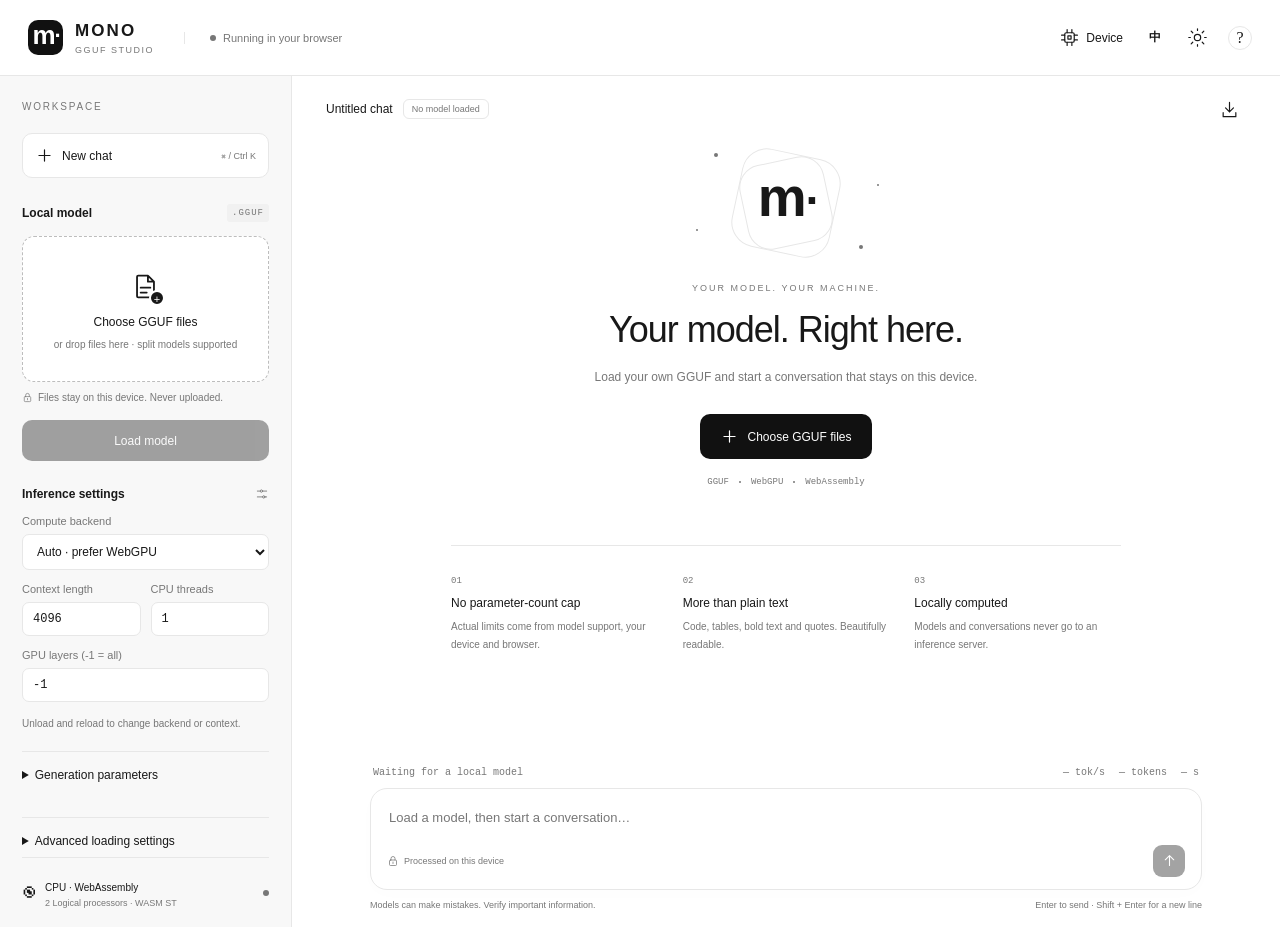
==== gguf/index.html @ 43038807 "Add MONO GGUF Studio: local WebGPU/WASM inference and bilingual monochrome UI" ====
<!doctype html>
<html lang="zh-CN" data-theme="light">
<head>
  <meta charset="utf-8">
  <meta name="viewport" content="width=device-width,initial-scale=1,viewport-fit=cover">
  <meta name="theme-color" content="#f8f8f8">
  <meta name="description" content="MONO GGUF Studio — private, browser-local GGUF inference with WebGPU and WebAssembly. 本地模型，纯前端运行。">
  <meta http-equiv="Content-Security-Policy" content="default-src 'self'; script-src 'self' 'wasm-unsafe-eval' https://cdn.jsdelivr.net; worker-src 'self' blob:; connect-src 'self' blob: https://cdn.jsdelivr.net; style-src 'self' 'unsafe-inline'; img-src 'self' data: blob:; font-src 'self'; object-src 'none'; base-uri 'self'; form-action 'none'">
  <meta name="referrer" content="no-referrer">
  <title>MONO · GGUF Studio</title>
  <link rel="icon" href="./icon.svg" type="image/svg+xml">
  <link rel="stylesheet" href="./style.css">
  <script src="./bootstrap.js" defer></script>
  <script src="./vendor/highlight.js" defer></script>
  <script type="module" src="./app.js"></script>
</head>
<body>
<svg class="symbol-library" xmlns="http://www.w3.org/2000/svg" aria-hidden="true"><defs>
 <symbol id="i-plus" viewBox="0 0 24 24"><path d="M12 5v14M5 12h14"/></symbol>
 <symbol id="i-arrow" viewBox="0 0 24 24"><path d="M12 19V5m-6 6 6-6 6 6"/></symbol>
 <symbol id="i-file" viewBox="0 0 24 24"><path d="M14 3H6a1 1 0 0 0-1 1v16a1 1 0 0 0 1 1h12a1 1 0 0 0 1-1V8zM14 3v5h5M8 13h8m-8 4h5"/></symbol>
 <symbol id="i-chip" viewBox="0 0 24 24"><rect x="6" y="6" width="12" height="12" rx="2"/><path d="M9 2v4m6-4v4M9 18v4m6-4v4M2 9h4m-4 6h4m12-6h4m-4 6h4"/><path d="M10 10h4v4h-4z"/></symbol>
 <symbol id="i-sliders" viewBox="0 0 24 24"><path d="M4 7h5m4 0h7M4 17h9m4 0h3"/><circle cx="11" cy="7" r="2"/><circle cx="15" cy="17" r="2"/></symbol>
 <symbol id="i-close" viewBox="0 0 24 24"><path d="m6 6 12 12M6 18 18 6"/></symbol>
 <symbol id="i-copy" viewBox="0 0 24 24"><rect x="8" y="8" width="12" height="12" rx="2"/><path d="M16 8V4H4v12h4"/></symbol>
 <symbol id="i-sun" viewBox="0 0 24 24"><circle cx="12" cy="12" r="4"/><path d="M12 1v2m0 18v2M1 12h2m18 0h2M4 4l2 2m12 12 2 2M4 20l2-2M18 6l2-2"/></symbol>
 <symbol id="i-download" viewBox="0 0 24 24"><path d="M12 3v12m-5-5 5 5 5-5M4 16v5h16v-5"/></symbol>
 <symbol id="i-clock" viewBox="0 0 24 24"><circle cx="12" cy="12" r="9"/><path d="M12 7v5l3 2"/></symbol>
 <symbol id="i-lock" viewBox="0 0 24 24"><rect x="5" y="10" width="14" height="11" rx="2"/><path d="M8 10V7a4 4 0 0 1 8 0v3m-4 4v3"/></symbol>
 <symbol id="i-retry" viewBox="0 0 24 24"><path d="M4 11a8 8 0 1 1 2 7M4 4v7h7"/></symbol>
 <symbol id="i-stop" viewBox="0 0 24 24"><rect x="6" y="6" width="12" height="12" rx="1"/></symbol>
</defs></svg>
<header class="topbar">
 <a class="brand" href="./" aria-label="MONO home"><span class="brand-mark">m<span>·</span></span><span>MONO<small>GGUF STUDIO</small></span></a>
 <div class="top-status"><span class="status-dot"></span><span data-i18n="browserLocal">浏览器本地运行</span></div>
 <div class="top-actions">
  <button id="hardwareBtn" class="icon-btn hardware-btn" data-title="hardware"><svg><use href="#i-chip"/></svg><span data-i18n="hardware">设备</span></button>
  <button id="languageBtn" class="text-btn" aria-label="Switch language / 切换语言">EN</button>
  <button id="themeBtn" class="icon-btn" data-title="theme"><svg><use href="#i-sun"/></svg></button>
  <button id="helpBtn" class="icon-btn help-btn" data-title="help">?</button>
 </div>
</header>
<div class="workspace">
 <aside id="sidebar" class="sidebar" aria-label="Model settings">
  <div class="sidebar-top"><span class="eyebrow" data-i18n="workspace">工作空间</span><button id="closeSidebar" class="icon-btn mobile-only" data-title="close"><svg><use href="#i-close"/></svg></button></div>
  <button id="newChatBtn" class="new-chat"><svg><use href="#i-plus"/></svg><span data-i18n="newChat">新对话</span><kbd>⌘ / Ctrl K</kbd></button>
  <div class="section-head"><h2 data-i18n="localModel">本地模型</h2><span class="mini-label">.GGUF</span></div>
  <button id="dropzone" class="dropzone"><span class="upload-icon"><svg><use href="#i-file"/></svg><span>+</span></span><strong data-i18n="chooseModel">选择 GGUF 文件</strong><span data-i18n="dropHint">或拖放文件到这里 · 支持多分片</span></button>
  <input id="modelFiles" type="file" accept=".gguf" multiple hidden>
  <div id="fileList" class="file-list" hidden></div>
  <p class="privacy-hint"><svg><use href="#i-lock"/></svg><span data-i18n="fileLocal">文件留在当前设备，不会上传</span></p>
  <div id="modelInfo" class="model-info" hidden></div>
  <div id="loadProgress" class="load-progress" hidden><progress></progress><span id="loadStage" role="status"></span></div>
  <button id="loadBtn" class="primary wide" disabled data-i18n="loadModel">加载模型</button>
  <button id="unloadBtn" class="subtle wide" hidden data-i18n="unload">卸载模型 · 释放资源</button>
  <div class="section-head"><h2 data-i18n="inference">推理设置</h2><svg><use href="#i-sliders"/></svg></div>
  <fieldset id="loadSettings">
   <label class="field"><span data-i18n="backend">计算后端</span><select id="backend"><option value="auto" data-i18n="autoGPU">自动 · 优先 WebGPU</option><option value="gpu">WebGPU</option><option value="cpu" data-i18n="cpu">CPU · WebAssembly</option></select></label>
   <div class="field-grid"><label class="field"><span data-i18n="context">上下文长度</span><input id="context" type="number" min="1" step="1" value="4096"></label><label class="field"><span data-i18n="threads">CPU 线程</span><input id="threads" type="number" min="1" step="1" value="4"></label></div>
   <label class="field"><span data-i18n="gpuLayers">GPU 层数（-1 = 全部）</span><input id="gpuLayers" type="number" min="-1" step="1" value="-1"></label>
  </fieldset>
  <p class="micro" data-i18n="reloadHint">后端和上下文更改需卸载后重新加载。</p>
  <details class="settings-details"><summary data-i18n="generation">生成参数</summary>
   <div class="field-grid"><label class="field"><span>Temperature</span><input id="temperature" type="number" min="0" step="0.05" value="0.7"></label><label class="field"><span>Top P</span><input id="topP" type="number" min="0" max="1" step="0.05" value="0.9"></label></div>
   <div class="field-grid"><label class="field"><span>Top K</span><input id="topK" type="number" min="0" step="1" value="40"></label><label class="field"><span>Min P</span><input id="minP" type="number" min="0" max="1" step="0.01" value="0.05"></label></div>
   <label class="field"><span data-i18n="maxTokens">输出 token（-1 = 直到结束）</span><input id="maxTokens" type="number" min="-1" step="1" value="2048"></label>
   <div class="field-grid"><label class="field"><span data-i18n="repeatPenalty">重复惩罚</span><input id="repeatPenalty" type="number" min="0" step="0.05" value="1.1"></label><label class="field"><span data-i18n="seed">随机种子（-1 = 随机）</span><input id="seed" type="number" min="-1" step="1" value="-1"></label></div>
   <label class="field"><span data-i18n="format">输出格式</span><select id="outputFormat"><option value="text" data-i18n="markdown">Markdown / 文本</option><option value="json_object">JSON</option></select></label>
   <label class="switch-label"><input id="thinking" type="checkbox" checked><span data-i18n="thinkingToggle">启用模型思考（模型支持时）</span></label>
   <label class="field"><span data-i18n="systemPrompt">系统提示词</span><textarea id="systemPrompt" rows="4" data-placeholder="systemPlaceholder" placeholder="设置模型的角色、语气或规则…"></textarea></label>
  </details>
  <details class="settings-details"><summary data-i18n="advanced">高级加载设置</summary>
   <fieldset id="advancedLoadSettings"><div class="field-grid"><label class="field"><span>Batch</span><input id="batch" type="number" min="1" value="512"></label><label class="field"><span>Micro batch</span><input id="microBatch" type="number" min="1" value="128"></label></div>
   <label class="field"><span data-i18n="template">聊天模板</span><select id="chatTemplate"><option value="" data-i18n="modelTemplate">使用 GGUF 内置模板</option><option value="chatml">ChatML</option><option value="llama3">Llama 3</option><option value="gemma">Gemma</option></select></label></fieldset>
   <p class="micro" data-i18n="templateHint">仅在模型缺少或无法识别内置模板时手动选择。</p>
  </details>
  <button id="historyBtn" class="sidebar-link"><svg><use href="#i-clock"/></svg><span data-i18n="history">对话记录</span><span id="historyCount" class="count">0</span></button>
  <div class="sidebar-footer"><span class="tiny-orbit">◉</span><div><b id="miniBackend">—</b><small id="miniHardware" data-i18n="detecting">正在检测设备…</small></div><span class="status-dot"></span></div>
 </aside>
 <main class="chat-area">
  <div class="chat-toolbar"><div><button id="sidebarBtn" class="icon-btn mobile-only" data-title="settings"><svg><use href="#i-sliders"/></svg></button><span id="chatTitle" data-i18n="untitled">未命名对话</span><span id="enginePill" class="pill" data-i18n="notLoaded">尚未加载</span></div><button id="exportBtn" class="icon-btn" data-title="export"><svg><use href="#i-download"/></svg></button></div>
  <div id="chatScroll" class="chat-scroll">
   <section id="welcome" class="welcome">
    <div class="hero-glyph" aria-hidden="true"><div></div><span>m<span>·</span></span><i></i><i></i><i></i><i></i></div>
    <span class="eyebrow">YOUR MODEL. YOUR MACHINE.</span>
    <h1 data-i18n="hero">让模型，留在你手边。</h1>
    <p data-i18n="heroSubtitle">载入自己的 GGUF，开始一场只属于这台设备的对话。</p>
    <button id="heroChooseBtn" class="primary"><svg><use href="#i-plus"/></svg><span data-i18n="chooseModel">选择 GGUF 文件</span></button>
    <div class="feature-line"><span>GGUF</span><i></i><span>WebGPU</span><i></i><span>WebAssembly</span></div>
    <div class="welcome-notes"><div><span>01</span><h3 data-i18n="noCap">不按参数量设限</h3><p data-i18n="noCapText">由模型支持、设备和浏览器的实际能力决定。</p></div><div><span>02</span><h3 data-i18n="richOutput">表达，不止纯文本</h3><p data-i18n="richOutputText">代码、表格、粗体、引用，清晰呈现。</p></div><div><span>03</span><h3 data-i18n="allLocal">本地计算</h3><p data-i18n="allLocalText">模型与对话不发送到推理服务器。</p></div></div>
   </section>
   <div id="messages" class="messages" role="log" aria-label="Chat messages"></div>
  </div>
  <div id="notice" class="notice" role="alert" hidden><span id="noticeText"></span><button id="dismissNotice" class="icon-btn" data-title="close"><svg><use href="#i-close"/></svg></button></div>
  <div class="composer-wrap">
   <div id="runMetrics" class="run-metrics"><span id="runState" data-i18n="waiting">等待加载本地模型</span><span id="speedMetric">— tok/s</span><span id="tokenMetric">— tokens</span><span id="timeMetric">— s</span></div>
   <form id="composer" class="composer"><textarea id="prompt" rows="1" data-placeholder="promptPlaceholder" placeholder="加载模型后，在这里开始对话…" aria-label="Message / 消息"></textarea><div class="composer-bottom"><span><svg><use href="#i-lock"/></svg><span data-i18n="localOnly">仅在此设备处理</span></span><button id="sendBtn" class="send-btn" type="submit" disabled data-title="send"><svg><use href="#i-arrow"/></svg></button><button id="stopBtn" class="send-btn" type="button" hidden data-title="stop"><svg><use href="#i-stop"/></svg></button></div></form>
   <p class="composer-foot"><span data-i18n="aiNote">模型可能出错，请核实重要信息。</span><span data-i18n="keyHint">Enter 发送 · Shift + Enter 换行</span></p>
  </div>
 </main>
</div>
<div id="sidebarShade" class="shade" hidden></div>
<dialog id="hardwareDialog" class="modal"><div class="modal-head"><div><span class="eyebrow">DEVICE / LIVE</span><h2 data-i18n="hardwareTitle">你的设备，此刻。</h2></div><button class="icon-btn" data-close data-title="close"><svg><use href="#i-close"/></svg></button></div><div class="modal-body">
 <div class="monitor-hero"><svg><use href="#i-chip"/></svg><div><span data-i18n="gpuAdapter">WebGPU 适配器</span><strong id="gpuName">—</strong><small id="gpuStatus">—</small></div></div>
 <div class="hardware-grid" id="hardwareGrid"></div>
 <div class="section-head"><h3 data-i18n="inferenceNow">本次推理</h3><span class="mini-label">LIVE</span></div><div id="inferenceGrid" class="hardware-grid"></div>
 <div class="honest-note"><strong data-i18n="visibilityTitle">浏览器能看见的，有边界。</strong><p data-i18n="visibilityText">整机 CPU / GPU 利用率、温度、功耗、剩余显存和真实可用内存无法由普通网页可靠读取。这里不会生成模拟数值。JS 堆不含完整模型、WASM 或显存；GPU 缓冲区上限也不是显存容量。</p></div>
 <details class="logs"><summary data-i18n="logs">引擎日志</summary><pre id="engineLogs"></pre><button id="copyLogs" class="subtle" data-i18n="copyLogs">复制日志</button></details>
</div></dialog>
<dialog id="historyDialog" class="modal"><div class="modal-head"><h2 data-i18n="history">对话记录</h2><button class="icon-btn" data-close data-title="close"><svg><use href="#i-close"/></svg></button></div><div class="modal-body"><label class="switch-label"><input id="saveHistory" type="checkbox" checked><span data-i18n="saveHistory">将对话保存在此浏览器</span></label><p class="micro" data-i18n="historyHint">记录保存在当前站点的浏览器存储中。模型文件不会随记录保存。</p><div id="historyList"></div><div class="row-actions"><button id="importBtn" class="subtle" data-i18n="importChat">导入 JSON 对话</button><button id="clearHistoryBtn" class="subtle" data-i18n="clearHistory">清除全部记录</button></div><input id="importFile" type="file" accept=".json" hidden></div></dialog>
<dialog id="helpDialog" class="modal"><div class="modal-head"><h2 data-i18n="helpTitle">从你的模型开始</h2><button class="icon-btn" data-close data-title="close"><svg><use href="#i-close"/></svg></button></div><div class="modal-body help-content" id="helpContent"></div></dialog>
<div id="toast" class="toast" role="status" hidden></div>
<noscript><p>请启用 JavaScript。This app requires JavaScript.</p></noscript>
</body></html>
---- gguf/style.css ----
@font-face{font-family:MonoLocal;src:local('SFMono-Regular'),local('Cascadia Code'),local('Consolas');font-display:swap}
:root{--bg:#fff;--panel:#f8f8f8;--soft:#f1f1f1;--fg:#181818;--muted:#777;--line:#e7e7e7;--strong:#111;--inverse:#fff;--shadow:0 20px 90px #0002;color-scheme:light;font-family:Inter,-apple-system,BlinkMacSystemFont,'Segoe UI','PingFang SC','Microsoft YaHei',sans-serif;font-size:14px}
:root[data-theme=dark]{--bg:#141414;--panel:#101010;--soft:#232323;--fg:#ededed;--muted:#939393;--line:#2c2c2c;--strong:#ededed;--inverse:#151515;--shadow:0 20px 90px #0008;color-scheme:dark}
*{box-sizing:border-box}html,body{margin:0;height:100%;overscroll-behavior:none}body{background:var(--bg);color:var(--fg)}button,input,select,textarea{font:inherit}button,a,input,select,textarea{-webkit-tap-highlight-color:transparent}button{cursor:pointer;color:inherit;border:0;background:none}button:disabled{opacity:.38;cursor:not-allowed}button:not(:disabled),a{transition:background .18s,opacity .18s,transform .18s}button:focus-visible,a:focus-visible,summary:focus-visible{outline:2px solid var(--fg);outline-offset:4px}input:focus,select:focus,textarea:focus{outline:1px solid var(--fg);outline-offset:0}button:hover:not(:disabled){opacity:.75}svg{width:19px;height:19px;fill:none;stroke:currentColor;stroke-width:1.5;stroke-linecap:round;stroke-linejoin:round;flex-shrink:0}.symbol-library{position:absolute;width:0;height:0;overflow:hidden}[hidden]{display:none!important}h1,h2,h3,p{margin:0}a{color:inherit}small{font-size:11px}.topbar{height:76px;padding:0 28px;border-bottom:1px solid var(--line);display:flex;align-items:center;gap:30px;position:relative;background:var(--bg);z-index:5}.brand{display:flex;align-items:center;gap:12px;text-decoration:none;font-weight:700;letter-spacing:2.1px;font-size:17px}.brand small{display:block;font-size:9px;font-weight:500;letter-spacing:1.5px;margin-top:4px;color:var(--muted)}.brand-mark{width:35px;height:35px;background:var(--strong);color:var(--inverse);border-radius:10px;display:flex;justify-content:center;align-items:center;font-size:26px;letter-spacing:-2px;padding-bottom:4px}.brand-mark span{font-size:22px;margin-left:1px}.top-status{font-size:11px;display:flex;align-items:center;gap:7px;color:var(--muted);border-left:1px solid var(--line);padding-left:25px}.status-dot{width:6px;height:6px;display:inline-block;border-radius:100%;background:var(--muted)}.top-actions{margin-left:auto;display:flex;align-items:center;gap:10px}.icon-btn{display:inline-flex;align-items:center;justify-content:center;gap:7px;min-height:34px;min-width:34px;padding:7px;border-radius:8px}.icon-btn:hover,.text-btn:hover{background:var(--soft)}.hardware-btn{font-size:12px}.text-btn{font-size:12px;font-weight:600;padding:9px;border-radius:8px}.help-btn{font:16px Georgia,serif;border:1px solid var(--line);border-radius:50%;min-width:24px;min-height:24px;width:24px;height:24px;padding:0;margin-left:4px}.workspace{height:calc(100dvh - 76px);display:grid;grid-template-columns:292px minmax(0,1fr)}.sidebar{background:var(--panel);border-right:1px solid var(--line);padding:25px 22px 0;overflow-y:auto;scrollbar-width:thin;scrollbar-color:var(--line) transparent;display:flex;flex-direction:column;gap:0}.sidebar-top{display:flex;align-items:center;justify-content:space-between;margin-bottom:21px}.eyebrow{font-size:10px;letter-spacing:1.8px;color:var(--muted);font-weight:500}.new-chat{width:100%;display:flex;align-items:center;gap:8px;border:1px solid var(--line);background:var(--bg);padding:12px;border-radius:10px;font-size:12px}.new-chat kbd{margin-left:auto;font-family:inherit;color:var(--muted);font-size:9px}.section-head{display:flex;justify-content:space-between;align-items:center;margin:26px 0 14px}.section-head h2,.section-head h3{font-size:12px;font-weight:600}.section-head>svg{width:14px;height:14px;color:var(--muted)}.mini-label{font:9px MonoLocal,monospace;letter-spacing:1px;color:var(--muted);background:var(--soft);padding:4px 5px;border-radius:3px}.dropzone{min-height:146px;border:1px dashed #bdbdbd;border-radius:12px;display:flex;align-items:center;justify-content:center;flex-direction:column;gap:10px;padding:16px 8px;background:var(--bg);width:100%}.dropzone.dragging{background:var(--soft);border-color:var(--fg);transform:scale(1.02)}.dropzone strong{font-size:12px;font-weight:500}.dropzone>span:last-child{font-size:10px;color:var(--muted)}.upload-icon{position:relative;margin:4px 0 1px}.upload-icon>svg{width:29px;height:29px}.upload-icon>span{position:absolute;bottom:-2px;right:-5px;width:16px;height:16px;line-height:14px;background:var(--fg);color:var(--bg);border-radius:50%;border:2px solid var(--bg);font-size:11px}.privacy-hint{display:flex;gap:5px;align-items:center;font-size:10px;color:var(--muted);margin:10px 0 17px}.privacy-hint svg{width:11px;height:11px}.primary{background:var(--strong);color:var(--inverse);display:inline-flex;align-items:center;justify-content:center;gap:8px;padding:12px 20px;border-radius:10px;font-weight:500;font-size:12px;min-height:41px}.wide{width:100%}.subtle{border:1px solid var(--line);border-radius:8px;background:var(--bg);padding:9px 12px;font-size:11px}.subtle.wide{margin-top:8px}.field{display:flex;flex-direction:column;gap:7px;margin-bottom:13px;min-width:0}.field>span{font-size:11px;color:var(--muted)}.field input,.field select,.field textarea{width:100%;min-width:0;border:1px solid var(--line);border-radius:7px;padding:9px 10px;background:var(--bg);color:var(--fg);font-size:12px}.field input{font-family:MonoLocal,monospace}.field textarea{resize:vertical;line-height:1.5}.field-grid{display:grid;grid-template-columns:1fr 1fr;gap:10px}fieldset{border:0;padding:0;margin:0;min-width:0}fieldset:disabled{opacity:.55}.micro{font-size:10px;line-height:1.7;color:var(--muted)}.settings-details{border-top:1px solid var(--line);margin-top:19px}.settings-details summary{font-size:12px;font-weight:500;padding:16px 0;cursor:pointer}.switch-label{display:flex;align-items:center;gap:8px;font-size:11px;line-height:1.6;margin-bottom:14px}.switch-label input{accent-color:var(--fg);width:15px;height:15px}.sidebar-link{display:flex;align-items:center;gap:9px;margin:8px 0 18px;padding:12px 0;font-size:12px}.sidebar-link svg{width:16px;height:16px}.count{margin-left:auto;font:10px MonoLocal,monospace;color:var(--muted)}.sidebar-footer{border-top:1px solid var(--line);margin-top:auto;display:flex;align-items:center;gap:10px;padding:19px 0;position:sticky;bottom:0;background:var(--panel)}.sidebar-footer small{display:block;margin-top:4px;color:var(--muted);font-size:9px}.sidebar-footer b{font-size:10px;font-weight:500}.sidebar-footer>.status-dot{margin-left:auto}.tiny-orbit{font-size:26px;font-weight:300}.chat-area{min-width:0;display:flex;flex-direction:column;height:100%;position:relative}.chat-toolbar{height:66px;padding:0 34px;display:flex;justify-content:space-between;align-items:center;flex-shrink:0}.chat-toolbar>div{display:flex;gap:10px;align-items:center;min-width:0}.chat-toolbar #chatTitle{font-size:12px;white-space:nowrap;text-overflow:ellipsis;overflow:hidden;max-width:40vw}.pill{border:1px solid var(--line);padding:4px 8px;border-radius:6px;font-size:9px;white-space:nowrap;color:var(--muted)}.chat-scroll{flex:1;min-height:0;overflow-y:auto;overflow-x:hidden;padding:0 32px;scroll-behavior:smooth}.welcome{max-width:800px;min-height:100%;margin:0 auto;text-align:center;display:flex;flex-direction:column;align-items:center;justify-content:center;padding:32px 0}.hero-glyph{width:100px;height:100px;position:relative;display:flex;align-items:center;justify-content:center;margin:0 0 30px}.hero-glyph>div{position:absolute;inset:7px;border:1px solid var(--line);border-radius:23px;transform:rotate(-12deg)}.hero-glyph:before{content:'';position:absolute;inset:0;border:1px solid var(--line);border-radius:25px;transform:rotate(12deg)}.hero-glyph>span{font-size:55px;letter-spacing:-4px;line-height:1;margin-top:-10px;font-weight:600}.hero-glyph>span>span{font-size:46px;margin-left:3px}.hero-glyph i{position:absolute;width:4px;height:4px;border-radius:50%;background:var(--muted)}.hero-glyph i:nth-of-type(1){top:0;left:-22px}.hero-glyph i:nth-of-type(2){bottom:4px;right:-27px}.hero-glyph i:nth-of-type(3){top:31px;right:-43px;width:2px;height:2px}.hero-glyph i:nth-of-type(4){bottom:22px;left:-40px;width:2px;height:2px}.welcome>.eyebrow{font-size:9px;letter-spacing:2px}.welcome h1{font-size:clamp(24px,3vw,36px);font-weight:500;letter-spacing:-1px;margin:16px 0}.welcome>p{font-size:12px;line-height:1.8;color:var(--muted);max-width:490px}.welcome>.primary{margin-top:26px;padding:13px 20px}.feature-line{display:flex;align-items:center;gap:10px;color:var(--muted);font:9px MonoLocal,monospace;margin-top:18px}.feature-line i{width:2px;height:2px;border-radius:100%;background:var(--muted)}.welcome-notes{display:grid;grid-template-columns:repeat(3,1fr);gap:25px;text-align:left;width:100%;max-width:670px;margin-top:58px;border-top:1px solid var(--line);padding-top:24px}.welcome-notes>div>span{font:9px MonoLocal,monospace;color:var(--muted)}.welcome-notes h3{font-size:12px;font-weight:500;margin:10px 0 8px}.welcome-notes p{font-size:10px;line-height:1.8;color:var(--muted)}.composer-wrap{width:100%;max-width:900px;padding:16px 34px 17px;margin:0 auto}.run-metrics{display:flex;align-items:center;gap:14px;font:10px MonoLocal,monospace;color:var(--muted);margin:0 3px 10px}.run-metrics span:first-child{margin-right:auto;font-family:inherit;white-space:nowrap;text-overflow:ellipsis;overflow:hidden}.composer{border:1px solid var(--line);border-radius:17px;padding:16px 16px 12px;background:var(--bg);box-shadow:0 4px 18px #00000003}.composer:focus-within{border-color:var(--muted)}.composer>textarea{resize:none;width:100%;max-height:180px;min-height:27px;border:0;outline:0;background:none;color:var(--fg);font-size:13px;line-height:1.7}.composer>textarea:focus{outline:0}.composer>textarea::placeholder{color:var(--muted)}.composer-bottom{display:flex;justify-content:space-between;align-items:center;margin-top:10px}.composer-bottom>span{display:flex;align-items:center;gap:5px;color:var(--muted);font-size:9px}.composer-bottom>span>svg{width:12px;height:12px}.send-btn{height:32px;width:32px;border-radius:9px;background:var(--strong);color:var(--inverse);display:flex;align-items:center;justify-content:center}.send-btn svg{width:17px;height:17px}.composer-foot{display:flex;justify-content:space-between;font-size:9px;color:var(--muted);margin-top:10px;gap:10px}.messages{max-width:780px;margin:0 auto;padding:15px 0 28px}.message{margin:0 0 32px;min-width:0}.message-label{display:flex;gap:8px;align-items:center;font-size:10px;font-weight:600;margin-bottom:12px}.message-label .avatar{display:inline-flex;align-items:center;justify-content:center;width:23px;height:23px;border-radius:6px;background:var(--soft);font:14px Georgia,serif}.message.user{display:flex;flex-direction:column;align-items:flex-end}.message.user .message-body{background:var(--soft);padding:12px 16px;border-radius:16px 16px 4px 16px;max-width:88%;white-space:pre-wrap;overflow-wrap:anywhere;font-size:13px;line-height:1.85}.message.assistant .message-body{font-size:14px;line-height:1.85;overflow-wrap:anywhere}.message-actions{display:flex;gap:10px;align-items:center;margin-top:11px;font-size:9px;color:var(--muted)}.message-actions button{padding:3px;display:inline-flex;gap:5px;align-items:center;font-size:10px}.message-actions svg{width:13px;height:13px}.message-status{font-size:10px;color:var(--muted);margin-top:7px}.message-body h1{font-size:25px;line-height:1.4;margin:20px 0 12px}.message-body h2{font-size:21px;line-height:1.4;margin:20px 0 10px}.message-body h3{font-size:17px;margin:17px 0 9px}.message-body h4,.message-body h5,.message-body h6{margin:15px 0 9px}.message-body p{margin:0 0 13px}.message-body p:last-child{margin-bottom:0}.message-body strong{font-weight:700}.message-body ul,.message-body ol{padding-left:23px;margin:10px 0 17px}.message-body li{margin:5px 0}.message-body li input{accent-color:var(--fg)}.message-body blockquote{border-left:3px solid var(--muted);padding:8px 15px;background:var(--panel);color:var(--muted);margin:16px 0}.message-body hr{border:0;border-top:1px solid var(--line);margin:23px 0}.message-body :not(pre)>code{font:12px MonoLocal,monospace;background:var(--soft);border:1px solid var(--line);padding:2px 5px;border-radius:4px}.code-block{border:1px solid var(--line);border-radius:11px;overflow:hidden;margin:16px 0}.code-header{display:flex;justify-content:space-between;align-items:center;padding:8px 13px;background:var(--soft);font:10px MonoLocal,monospace;color:var(--muted)}.code-header>div{display:flex;gap:12px}.code-header button{font-size:10px;padding:2px}.code-block pre{margin:0;padding:16px;overflow-x:auto;background:var(--panel);line-height:1.7}.code-block code{font:12px/1.75 MonoLocal,'SFMono-Regular',Consolas,monospace;white-space:pre}.hljs-keyword,.hljs-selector-tag,.hljs-built_in,.hljs-title{font-weight:700;color:var(--fg)}.hljs-comment,.hljs-quote{color:var(--muted);font-style:italic}.hljs-string,.hljs-number,.hljs-literal{color:var(--fg)}.hljs-attr,.hljs-variable,.hljs-meta{color:var(--muted)}.table-wrap{overflow:auto;margin:17px 0;border:1px solid var(--line);border-radius:8px}.message-body table{border-collapse:collapse;min-width:100%;font-size:12px}.message-body th{background:var(--soft);font-weight:600;white-space:nowrap}.message-body th,.message-body td{border-bottom:1px solid var(--line);padding:9px 12px;text-align:left}.message-body tr:last-child td{border-bottom:0}.thinking-block{border:1px solid var(--line);border-radius:9px;padding:10px 13px;margin:0 0 14px;color:var(--muted);font-size:12px}.thinking-block summary{cursor:pointer}.thinking-block .thinking-content{margin-top:10px;white-space:pre-wrap;line-height:1.8}.typing-dot:after{content:'●';font-size:10px;animation:pulse 1.1s infinite}.notice{margin:0 34px 5px;padding:10px 12px;border:1px solid var(--muted);background:var(--panel);border-radius:9px;display:flex;align-items:flex-start;gap:10px;font-size:11px;line-height:1.7;max-height:180px;overflow:auto}.notice>span{flex:1;white-space:pre-wrap;overflow-wrap:anywhere}.notice .icon-btn{padding:1px;min-height:22px;min-width:22px}.file-list{margin-top:10px}.file-item{display:flex;justify-content:space-between;align-items:center;border:1px solid var(--line);background:var(--bg);padding:9px;border-radius:7px;font-size:10px;margin-bottom:6px;gap:6px}.file-item>span{overflow:hidden;text-overflow:ellipsis;white-space:nowrap}.file-item small{font-size:9px;color:var(--muted);white-space:nowrap}.model-info{border:1px solid var(--line);border-radius:8px;padding:10px 12px;margin-bottom:12px;font-size:10px;line-height:1.9;overflow-wrap:anywhere}.model-info>strong{font-size:11px;display:block}.model-info>div{color:var(--muted)}.load-progress{font-size:10px;color:var(--muted);margin-bottom:13px;line-height:1.7}.load-progress progress{width:100%;height:3px;accent-color:var(--fg);margin-bottom:8px}.load-progress span{display:block;overflow-wrap:anywhere}.modal{border:1px solid var(--line);background:var(--bg);color:var(--fg);padding:0;border-radius:20px;max-width:680px;width:calc(100% - 32px);max-height:86dvh;box-shadow:var(--shadow)}.modal::backdrop{background:#0005;backdrop-filter:blur(4px)}.modal-head{display:flex;justify-content:space-between;align-items:center;padding:24px 27px 20px;position:sticky;top:0;background:var(--bg);z-index:2;border-bottom:1px solid var(--line)}.modal-head h2{font-size:20px;font-weight:500;margin-top:6px}.modal-body{padding:24px 27px}.monitor-hero{display:flex;align-items:center;gap:16px;margin-bottom:24px;padding-bottom:24px;border-bottom:1px solid var(--line)}.monitor-hero>svg{width:44px;height:44px;stroke-width:1}.monitor-hero span{font-size:10px;color:var(--muted)}.monitor-hero strong{font-size:16px;font-weight:500;display:block;margin:7px 0;overflow-wrap:anywhere}.monitor-hero small{color:var(--muted)}.hardware-grid{display:grid;grid-template-columns:1fr 1fr;gap:12px}.hardware-cell{background:var(--panel);border:1px solid var(--line);border-radius:10px;padding:13px;min-width:0}.hardware-cell span{font-size:10px;color:var(--muted);display:block}.hardware-cell strong{display:block;font-size:17px;font-weight:500;margin:9px 0 5px;overflow-wrap:anywhere}.hardware-cell small{color:var(--muted);font-size:9px;line-height:1.5;display:block}.honest-note{border:1px solid var(--line);border-radius:10px;padding:15px;margin-top:21px;font-size:11px;line-height:1.9}.honest-note strong{font-weight:500}.honest-note p{color:var(--muted);margin-top:6px}.logs{margin-top:22px;font-size:11px}.logs summary{cursor:pointer}.logs pre{font:10px/1.8 MonoLocal,monospace;white-space:pre-wrap;overflow-wrap:anywhere;background:var(--panel);padding:12px;border-radius:8px;max-height:280px;overflow:auto}.history-item{display:flex;align-items:center;gap:10px;padding:14px 0;border-bottom:1px solid var(--line)}.history-item>button:first-child{flex:1;text-align:left;min-width:0}.history-item strong{display:block;font-size:12px;font-weight:500;overflow:hidden;text-overflow:ellipsis;white-space:nowrap}.history-item small{display:block;color:var(--muted);font-size:9px;margin-top:6px}.row-actions{display:flex;gap:9px;margin-top:20px;flex-wrap:wrap}.help-content h3{font-size:14px;margin:22px 0 9px}.help-content h3:first-child{margin-top:0}.help-content p,.help-content li{font-size:12px;line-height:1.9;color:var(--muted)}.help-content ol{padding-left:20px}.help-content code{background:var(--soft);font:11px MonoLocal,monospace;padding:2px 4px;border-radius:4px}.help-content pre{overflow:auto;background:var(--soft);padding:12px;border-radius:8px}.toast{position:fixed;bottom:32px;left:50%;transform:translateX(-50%);padding:12px 19px;border-radius:10px;background:var(--strong);color:var(--inverse);box-shadow:var(--shadow);font-size:12px;z-index:100;max-width:90vw;text-align:center}.shade{position:fixed;inset:0;background:#0005;z-index:11}.mobile-only{display:none}.pending{animation:pulse 1.3s infinite}@keyframes pulse{50%{opacity:.4}}
@media(min-width:1500px){.workspace{grid-template-columns:320px minmax(0,1fr)}.sidebar{padding-left:28px;padding-right:28px}.composer-wrap{max-width:960px}.welcome-notes{max-width:720px;gap:48px}}
@media(max-height:850px) and (min-width:761px){.hero-glyph{width:75px;height:75px;margin-bottom:20px}.hero-glyph>span{font-size:43px}.welcome{padding:18px 0}.welcome-notes{margin-top:32px;padding-top:18px}.welcome h1{margin:12px 0}.welcome>.primary{margin-top:18px}}
@media(max-width:1000px){.workspace{grid-template-columns:260px minmax(0,1fr)}.sidebar{padding-left:17px;padding-right:17px}.top-status{display:none}.chat-toolbar{padding:0 24px}.chat-scroll{padding:0 24px}.composer-wrap{padding-left:24px;padding-right:24px}.welcome-notes{gap:17px}.welcome h1{font-size:27px}}
@media(max-width:760px){.topbar{height:65px;padding:0 18px;gap:12px}.brand{font-size:15px;gap:9px}.brand-mark{width:31px;height:31px;font-size:23px}.brand small{font-size:8px}.top-actions{gap:4px}.hardware-btn span{display:none}.help-btn{margin-left:6px}.workspace{height:calc(100dvh - 65px);grid-template-columns:minmax(0,1fr)}.sidebar{position:fixed;left:0;top:0;bottom:0;z-index:12;width:300px;max-width:88vw;transform:translateX(-102%);transition:transform .2s;padding-top:22px;padding-bottom:env(safe-area-inset-bottom)}.sidebar.open{transform:translateX(0)}.mobile-only{display:inline-flex}.sidebar-top{margin-bottom:12px}.chat-toolbar{height:56px;padding:0 13px}.chat-toolbar>div{gap:8px}.chat-toolbar #chatTitle{max-width:40vw;font-size:11px}.chat-scroll{padding:0 21px}.welcome{padding:20px 0 25px;min-height:100%}.hero-glyph{width:80px;height:80px;margin-bottom:24px}.hero-glyph>span{font-size:44px}.welcome h1{font-size:26px;margin-top:14px}.welcome>.eyebrow{font-size:8px}.welcome>p{font-size:11px;max-width:300px}.welcome-notes{margin-top:34px;gap:14px;padding-top:20px}.welcome-notes h3{font-size:10px;line-height:1.8}.welcome-notes p{font-size:9px;line-height:1.7}.composer-wrap{padding:12px 14px max(15px,env(safe-area-inset-bottom))}.composer{padding:12px 13px 10px;border-radius:14px}.composer textarea{font-size:16px}.composer-foot{font-size:8px}.composer-foot>span:last-child{display:none}.run-metrics{font-size:9px;gap:10px;margin-bottom:8px}.run-metrics span:first-child{max-width:39vw}.notice{margin:0 14px 2px;font-size:10px}.messages{padding-top:11px}.message.assistant .message-body{font-size:13px}.message.user .message-body{max-width:94%;font-size:13px}.modal-head{padding:20px}.modal-body{padding:20px}.modal-head h2{font-size:18px}.hardware-grid{gap:8px}.hardware-cell{padding:11px}.hardware-cell strong{font-size:15px}.monitor-hero strong{font-size:14px}.toast{bottom:24px}.code-block pre{padding:12px}.code-block code{font-size:11px}.field input,.field select,.field textarea{font-size:16px}}
@media(prefers-reduced-motion:reduce){*,*:before,*:after{animation:none!important;transition:none!important;scroll-behavior:auto!important}}
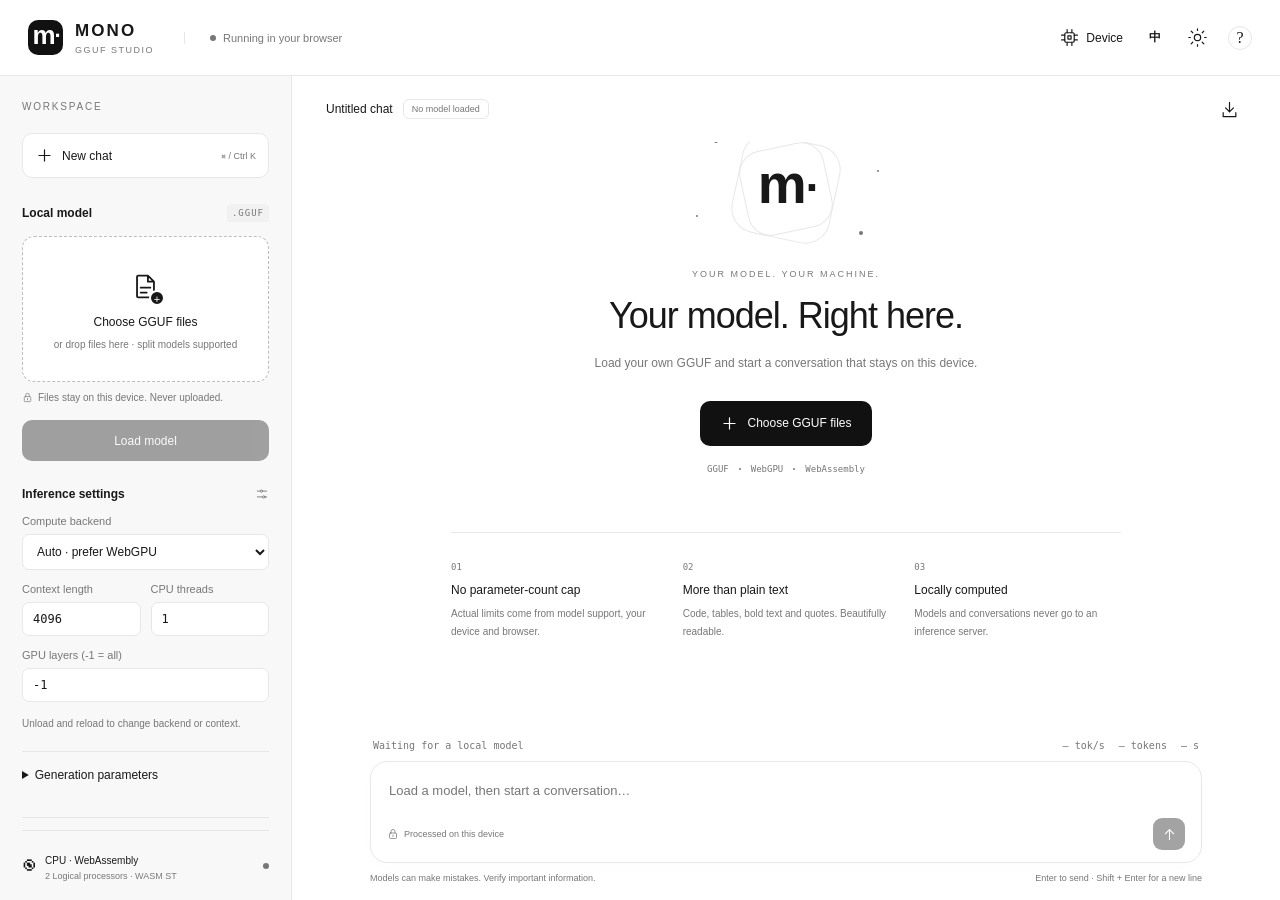
==== commit 73e203c6: "Keep GGUF chat navigation and composer fixed while messages scroll" ====
--- a/gguf/index.html
+++ b/gguf/index.html
@@ -9,8 +9,8 @@
   <meta name="referrer" content="no-referrer">
   <title>MONO · GGUF Studio</title>
   <link rel="icon" href="./icon.svg" type="image/svg+xml">
-  <link rel="stylesheet" href="./style.css">
-  <script src="./bootstrap.js" defer></script>
+  <link rel="stylesheet" href="./style.css?v=20261018-scroll">
+  <script src="./bootstrap.js?v=20261018-scroll" defer></script>
   <script src="./vendor/highlight.js" defer></script>
   <script type="module" src="./app.js"></script>
 </head>
--- a/gguf/style.css
+++ b/gguf/style.css
@@ -1,9 +1,12 @@
 @font-face{font-family:MonoLocal;src:local('SFMono-Regular'),local('Cascadia Code'),local('Consolas');font-display:swap}
 :root{--bg:#fff;--panel:#f8f8f8;--soft:#f1f1f1;--fg:#181818;--muted:#777;--line:#e7e7e7;--strong:#111;--inverse:#fff;--shadow:0 20px 90px #0002;color-scheme:light;font-family:Inter,-apple-system,BlinkMacSystemFont,'Segoe UI','PingFang SC','Microsoft YaHei',sans-serif;font-size:14px}
 :root[data-theme=dark]{--bg:#141414;--panel:#101010;--soft:#232323;--fg:#ededed;--muted:#939393;--line:#2c2c2c;--strong:#ededed;--inverse:#151515;--shadow:0 20px 90px #0008;color-scheme:dark}
-*{box-sizing:border-box}html,body{margin:0;height:100%;overscroll-behavior:none}body{background:var(--bg);color:var(--fg)}button,input,select,textarea{font:inherit}button,a,input,select,textarea{-webkit-tap-highlight-color:transparent}button{cursor:pointer;color:inherit;border:0;background:none}button:disabled{opacity:.38;cursor:not-allowed}button:not(:disabled),a{transition:background .18s,opacity .18s,transform .18s}button:focus-visible,a:focus-visible,summary:focus-visible{outline:2px solid var(--fg);outline-offset:4px}input:focus,select:focus,textarea:focus{outline:1px solid var(--fg);outline-offset:0}button:hover:not(:disabled){opacity:.75}svg{width:19px;height:19px;fill:none;stroke:currentColor;stroke-width:1.5;stroke-linecap:round;stroke-linejoin:round;flex-shrink:0}.symbol-library{position:absolute;width:0;height:0;overflow:hidden}[hidden]{display:none!important}h1,h2,h3,p{margin:0}a{color:inherit}small{font-size:11px}.topbar{height:76px;padding:0 28px;border-bottom:1px solid var(--line);display:flex;align-items:center;gap:30px;position:relative;background:var(--bg);z-index:5}.brand{display:flex;align-items:center;gap:12px;text-decoration:none;font-weight:700;letter-spacing:2.1px;font-size:17px}.brand small{display:block;font-size:9px;font-weight:500;letter-spacing:1.5px;margin-top:4px;color:var(--muted)}.brand-mark{width:35px;height:35px;background:var(--strong);color:var(--inverse);border-radius:10px;display:flex;justify-content:center;align-items:center;font-size:26px;letter-spacing:-2px;padding-bottom:4px}.brand-mark span{font-size:22px;margin-left:1px}.top-status{font-size:11px;display:flex;align-items:center;gap:7px;color:var(--muted);border-left:1px solid var(--line);padding-left:25px}.status-dot{width:6px;height:6px;display:inline-block;border-radius:100%;background:var(--muted)}.top-actions{margin-left:auto;display:flex;align-items:center;gap:10px}.icon-btn{display:inline-flex;align-items:center;justify-content:center;gap:7px;min-height:34px;min-width:34px;padding:7px;border-radius:8px}.icon-btn:hover,.text-btn:hover{background:var(--soft)}.hardware-btn{font-size:12px}.text-btn{font-size:12px;font-weight:600;padding:9px;border-radius:8px}.help-btn{font:16px Georgia,serif;border:1px solid var(--line);border-radius:50%;min-width:24px;min-height:24px;width:24px;height:24px;padding:0;margin-left:4px}.workspace{height:calc(100dvh - 76px);display:grid;grid-template-columns:292px minmax(0,1fr)}.sidebar{background:var(--panel);border-right:1px solid var(--line);padding:25px 22px 0;overflow-y:auto;scrollbar-width:thin;scrollbar-color:var(--line) transparent;display:flex;flex-direction:column;gap:0}.sidebar-top{display:flex;align-items:center;justify-content:space-between;margin-bottom:21px}.eyebrow{font-size:10px;letter-spacing:1.8px;color:var(--muted);font-weight:500}.new-chat{width:100%;display:flex;align-items:center;gap:8px;border:1px solid var(--line);background:var(--bg);padding:12px;border-radius:10px;font-size:12px}.new-chat kbd{margin-left:auto;font-family:inherit;color:var(--muted);font-size:9px}.section-head{display:flex;justify-content:space-between;align-items:center;margin:26px 0 14px}.section-head h2,.section-head h3{font-size:12px;font-weight:600}.section-head>svg{width:14px;height:14px;color:var(--muted)}.mini-label{font:9px MonoLocal,monospace;letter-spacing:1px;color:var(--muted);background:var(--soft);padding:4px 5px;border-radius:3px}.dropzone{min-height:146px;border:1px dashed #bdbdbd;border-radius:12px;display:flex;align-items:center;justify-content:center;flex-direction:column;gap:10px;padding:16px 8px;background:var(--bg);width:100%}.dropzone.dragging{background:var(--soft);border-color:var(--fg);transform:scale(1.02)}.dropzone strong{font-size:12px;font-weight:500}.dropzone>span:last-child{font-size:10px;color:var(--muted)}.upload-icon{position:relative;margin:4px 0 1px}.upload-icon>svg{width:29px;height:29px}.upload-icon>span{position:absolute;bottom:-2px;right:-5px;width:16px;height:16px;line-height:14px;background:var(--fg);color:var(--bg);border-radius:50%;border:2px solid var(--bg);font-size:11px}.privacy-hint{display:flex;gap:5px;align-items:center;font-size:10px;color:var(--muted);margin:10px 0 17px}.privacy-hint svg{width:11px;height:11px}.primary{background:var(--strong);color:var(--inverse);display:inline-flex;align-items:center;justify-content:center;gap:8px;padding:12px 20px;border-radius:10px;font-weight:500;font-size:12px;min-height:41px}.wide{width:100%}.subtle{border:1px solid var(--line);border-radius:8px;background:var(--bg);padding:9px 12px;font-size:11px}.subtle.wide{margin-top:8px}.field{display:flex;flex-direction:column;gap:7px;margin-bottom:13px;min-width:0}.field>span{font-size:11px;color:var(--muted)}.field input,.field select,.field textarea{width:100%;min-width:0;border:1px solid var(--line);border-radius:7px;padding:9px 10px;background:var(--bg);color:var(--fg);font-size:12px}.field input{font-family:MonoLocal,monospace}.field textarea{resize:vertical;line-height:1.5}.field-grid{display:grid;grid-template-columns:1fr 1fr;gap:10px}fieldset{border:0;padding:0;margin:0;min-width:0}fieldset:disabled{opacity:.55}.micro{font-size:10px;line-height:1.7;color:var(--muted)}.settings-details{border-top:1px solid var(--line);margin-top:19px}.settings-details summary{font-size:12px;font-weight:500;padding:16px 0;cursor:pointer}.switch-label{display:flex;align-items:center;gap:8px;font-size:11px;line-height:1.6;margin-bottom:14px}.switch-label input{accent-color:var(--fg);width:15px;height:15px}.sidebar-link{display:flex;align-items:center;gap:9px;margin:8px 0 18px;padding:12px 0;font-size:12px}.sidebar-link svg{width:16px;height:16px}.count{margin-left:auto;font:10px MonoLocal,monospace;color:var(--muted)}.sidebar-footer{border-top:1px solid var(--line);margin-top:auto;display:flex;align-items:center;gap:10px;padding:19px 0;position:sticky;bottom:0;background:var(--panel)}.sidebar-footer small{display:block;margin-top:4px;color:var(--muted);font-size:9px}.sidebar-footer b{font-size:10px;font-weight:500}.sidebar-footer>.status-dot{margin-left:auto}.tiny-orbit{font-size:26px;font-weight:300}.chat-area{min-width:0;display:flex;flex-direction:column;height:100%;position:relative}.chat-toolbar{height:66px;padding:0 34px;display:flex;justify-content:space-between;align-items:center;flex-shrink:0}.chat-toolbar>div{display:flex;gap:10px;align-items:center;min-width:0}.chat-toolbar #chatTitle{font-size:12px;white-space:nowrap;text-overflow:ellipsis;overflow:hidden;max-width:40vw}.pill{border:1px solid var(--line);padding:4px 8px;border-radius:6px;font-size:9px;white-space:nowrap;color:var(--muted)}.chat-scroll{flex:1;min-height:0;overflow-y:auto;overflow-x:hidden;padding:0 32px;scroll-behavior:smooth}.welcome{max-width:800px;min-height:100%;margin:0 auto;text-align:center;display:flex;flex-direction:column;align-items:center;justify-content:center;padding:32px 0}.hero-glyph{width:100px;height:100px;position:relative;display:flex;align-items:center;justify-content:center;margin:0 0 30px}.hero-glyph>div{position:absolute;inset:7px;border:1px solid var(--line);border-radius:23px;transform:rotate(-12deg)}.hero-glyph:before{content:'';position:absolute;inset:0;border:1px solid var(--line);border-radius:25px;transform:rotate(12deg)}.hero-glyph>span{font-size:55px;letter-spacing:-4px;line-height:1;margin-top:-10px;font-weight:600}.hero-glyph>span>span{font-size:46px;margin-left:3px}.hero-glyph i{position:absolute;width:4px;height:4px;border-radius:50%;background:var(--muted)}.hero-glyph i:nth-of-type(1){top:0;left:-22px}.hero-glyph i:nth-of-type(2){bottom:4px;right:-27px}.hero-glyph i:nth-of-type(3){top:31px;right:-43px;width:2px;height:2px}.hero-glyph i:nth-of-type(4){bottom:22px;left:-40px;width:2px;height:2px}.welcome>.eyebrow{font-size:9px;letter-spacing:2px}.welcome h1{font-size:clamp(24px,3vw,36px);font-weight:500;letter-spacing:-1px;margin:16px 0}.welcome>p{font-size:12px;line-height:1.8;color:var(--muted);max-width:490px}.welcome>.primary{margin-top:26px;padding:13px 20px}.feature-line{display:flex;align-items:center;gap:10px;color:var(--muted);font:9px MonoLocal,monospace;margin-top:18px}.feature-line i{width:2px;height:2px;border-radius:100%;background:var(--muted)}.welcome-notes{display:grid;grid-template-columns:repeat(3,1fr);gap:25px;text-align:left;width:100%;max-width:670px;margin-top:58px;border-top:1px solid var(--line);padding-top:24px}.welcome-notes>div>span{font:9px MonoLocal,monospace;color:var(--muted)}.welcome-notes h3{font-size:12px;font-weight:500;margin:10px 0 8px}.welcome-notes p{font-size:10px;line-height:1.8;color:var(--muted)}.composer-wrap{width:100%;max-width:900px;padding:16px 34px 17px;margin:0 auto}.run-metrics{display:flex;align-items:center;gap:14px;font:10px MonoLocal,monospace;color:var(--muted);margin:0 3px 10px}.run-metrics span:first-child{margin-right:auto;font-family:inherit;white-space:nowrap;text-overflow:ellipsis;overflow:hidden}.composer{border:1px solid var(--line);border-radius:17px;padding:16px 16px 12px;background:var(--bg);box-shadow:0 4px 18px #00000003}.composer:focus-within{border-color:var(--muted)}.composer>textarea{resize:none;width:100%;max-height:180px;min-height:27px;border:0;outline:0;background:none;color:var(--fg);font-size:13px;line-height:1.7}.composer>textarea:focus{outline:0}.composer>textarea::placeholder{color:var(--muted)}.composer-bottom{display:flex;justify-content:space-between;align-items:center;margin-top:10px}.composer-bottom>span{display:flex;align-items:center;gap:5px;color:var(--muted);font-size:9px}.composer-bottom>span>svg{width:12px;height:12px}.send-btn{height:32px;width:32px;border-radius:9px;background:var(--strong);color:var(--inverse);display:flex;align-items:center;justify-content:center}.send-btn svg{width:17px;height:17px}.composer-foot{display:flex;justify-content:space-between;font-size:9px;color:var(--muted);margin-top:10px;gap:10px}.messages{max-width:780px;margin:0 auto;padding:15px 0 28px}.message{margin:0 0 32px;min-width:0}.message-label{display:flex;gap:8px;align-items:center;font-size:10px;font-weight:600;margin-bottom:12px}.message-label .avatar{display:inline-flex;align-items:center;justify-content:center;width:23px;height:23px;border-radius:6px;background:var(--soft);font:14px Georgia,serif}.message.user{display:flex;flex-direction:column;align-items:flex-end}.message.user .message-body{background:var(--soft);padding:12px 16px;border-radius:16px 16px 4px 16px;max-width:88%;white-space:pre-wrap;overflow-wrap:anywhere;font-size:13px;line-height:1.85}.message.assistant .message-body{font-size:14px;line-height:1.85;overflow-wrap:anywhere}.message-actions{display:flex;gap:10px;align-items:center;margin-top:11px;font-size:9px;color:var(--muted)}.message-actions button{padding:3px;display:inline-flex;gap:5px;align-items:center;font-size:10px}.message-actions svg{width:13px;height:13px}.message-status{font-size:10px;color:var(--muted);margin-top:7px}.message-body h1{font-size:25px;line-height:1.4;margin:20px 0 12px}.message-body h2{font-size:21px;line-height:1.4;margin:20px 0 10px}.message-body h3{font-size:17px;margin:17px 0 9px}.message-body h4,.message-body h5,.message-body h6{margin:15px 0 9px}.message-body p{margin:0 0 13px}.message-body p:last-child{margin-bottom:0}.message-body strong{font-weight:700}.message-body ul,.message-body ol{padding-left:23px;margin:10px 0 17px}.message-body li{margin:5px 0}.message-body li input{accent-color:var(--fg)}.message-body blockquote{border-left:3px solid var(--muted);padding:8px 15px;background:var(--panel);color:var(--muted);margin:16px 0}.message-body hr{border:0;border-top:1px solid var(--line);margin:23px 0}.message-body :not(pre)>code{font:12px MonoLocal,monospace;background:var(--soft);border:1px solid var(--line);padding:2px 5px;border-radius:4px}.code-block{border:1px solid var(--line);border-radius:11px;overflow:hidden;margin:16px 0}.code-header{display:flex;justify-content:space-between;align-items:center;padding:8px 13px;background:var(--soft);font:10px MonoLocal,monospace;color:var(--muted)}.code-header>div{display:flex;gap:12px}.code-header button{font-size:10px;padding:2px}.code-block pre{margin:0;padding:16px;overflow-x:auto;background:var(--panel);line-height:1.7}.code-block code{font:12px/1.75 MonoLocal,'SFMono-Regular',Consolas,monospace;white-space:pre}.hljs-keyword,.hljs-selector-tag,.hljs-built_in,.hljs-title{font-weight:700;color:var(--fg)}.hljs-comment,.hljs-quote{color:var(--muted);font-style:italic}.hljs-string,.hljs-number,.hljs-literal{color:var(--fg)}.hljs-attr,.hljs-variable,.hljs-meta{color:var(--muted)}.table-wrap{overflow:auto;margin:17px 0;border:1px solid var(--line);border-radius:8px}.message-body table{border-collapse:collapse;min-width:100%;font-size:12px}.message-body th{background:var(--soft);font-weight:600;white-space:nowrap}.message-body th,.message-body td{border-bottom:1px solid var(--line);padding:9px 12px;text-align:left}.message-body tr:last-child td{border-bottom:0}.thinking-block{border:1px solid var(--line);border-radius:9px;padding:10px 13px;margin:0 0 14px;color:var(--muted);font-size:12px}.thinking-block summary{cursor:pointer}.thinking-block .thinking-content{margin-top:10px;white-space:pre-wrap;line-height:1.8}.typing-dot:after{content:'●';font-size:10px;animation:pulse 1.1s infinite}.notice{margin:0 34px 5px;padding:10px 12px;border:1px solid var(--muted);background:var(--panel);border-radius:9px;display:flex;align-items:flex-start;gap:10px;font-size:11px;line-height:1.7;max-height:180px;overflow:auto}.notice>span{flex:1;white-space:pre-wrap;overflow-wrap:anywhere}.notice .icon-btn{padding:1px;min-height:22px;min-width:22px}.file-list{margin-top:10px}.file-item{display:flex;justify-content:space-between;align-items:center;border:1px solid var(--line);background:var(--bg);padding:9px;border-radius:7px;font-size:10px;margin-bottom:6px;gap:6px}.file-item>span{overflow:hidden;text-overflow:ellipsis;white-space:nowrap}.file-item small{font-size:9px;color:var(--muted);white-space:nowrap}.model-info{border:1px solid var(--line);border-radius:8px;padding:10px 12px;margin-bottom:12px;font-size:10px;line-height:1.9;overflow-wrap:anywhere}.model-info>strong{font-size:11px;display:block}.model-info>div{color:var(--muted)}.load-progress{font-size:10px;color:var(--muted);margin-bottom:13px;line-height:1.7}.load-progress progress{width:100%;height:3px;accent-color:var(--fg);margin-bottom:8px}.load-progress span{display:block;overflow-wrap:anywhere}.modal{border:1px solid var(--line);background:var(--bg);color:var(--fg);padding:0;border-radius:20px;max-width:680px;width:calc(100% - 32px);max-height:86dvh;box-shadow:var(--shadow)}.modal::backdrop{background:#0005;backdrop-filter:blur(4px)}.modal-head{display:flex;justify-content:space-between;align-items:center;padding:24px 27px 20px;position:sticky;top:0;background:var(--bg);z-index:2;border-bottom:1px solid var(--line)}.modal-head h2{font-size:20px;font-weight:500;margin-top:6px}.modal-body{padding:24px 27px}.monitor-hero{display:flex;align-items:center;gap:16px;margin-bottom:24px;padding-bottom:24px;border-bottom:1px solid var(--line)}.monitor-hero>svg{width:44px;height:44px;stroke-width:1}.monitor-hero span{font-size:10px;color:var(--muted)}.monitor-hero strong{font-size:16px;font-weight:500;display:block;margin:7px 0;overflow-wrap:anywhere}.monitor-hero small{color:var(--muted)}.hardware-grid{display:grid;grid-template-columns:1fr 1fr;gap:12px}.hardware-cell{background:var(--panel);border:1px solid var(--line);border-radius:10px;padding:13px;min-width:0}.hardware-cell span{font-size:10px;color:var(--muted);display:block}.hardware-cell strong{display:block;font-size:17px;font-weight:500;margin:9px 0 5px;overflow-wrap:anywhere}.hardware-cell small{color:var(--muted);font-size:9px;line-height:1.5;display:block}.honest-note{border:1px solid var(--line);border-radius:10px;padding:15px;margin-top:21px;font-size:11px;line-height:1.9}.honest-note strong{font-weight:500}.honest-note p{color:var(--muted);margin-top:6px}.logs{margin-top:22px;font-size:11px}.logs summary{cursor:pointer}.logs pre{font:10px/1.8 MonoLocal,monospace;white-space:pre-wrap;overflow-wrap:anywhere;background:var(--panel);padding:12px;border-radius:8px;max-height:280px;overflow:auto}.history-item{display:flex;align-items:center;gap:10px;padding:14px 0;border-bottom:1px solid var(--line)}.history-item>button:first-child{flex:1;text-align:left;min-width:0}.history-item strong{display:block;font-size:12px;font-weight:500;overflow:hidden;text-overflow:ellipsis;white-space:nowrap}.history-item small{display:block;color:var(--muted);font-size:9px;margin-top:6px}.row-actions{display:flex;gap:9px;margin-top:20px;flex-wrap:wrap}.help-content h3{font-size:14px;margin:22px 0 9px}.help-content h3:first-child{margin-top:0}.help-content p,.help-content li{font-size:12px;line-height:1.9;color:var(--muted)}.help-content ol{padding-left:20px}.help-content code{background:var(--soft);font:11px MonoLocal,monospace;padding:2px 4px;border-radius:4px}.help-content pre{overflow:auto;background:var(--soft);padding:12px;border-radius:8px}.toast{position:fixed;bottom:32px;left:50%;transform:translateX(-50%);padding:12px 19px;border-radius:10px;background:var(--strong);color:var(--inverse);box-shadow:var(--shadow);font-size:12px;z-index:100;max-width:90vw;text-align:center}.shade{position:fixed;inset:0;background:#0005;z-index:11}.mobile-only{display:none}.pending{animation:pulse 1.3s infinite}@keyframes pulse{50%{opacity:.4}}
+*{box-sizing:border-box}html,body{margin:0;height:100%;overflow:hidden;overscroll-behavior:none}body{background:var(--bg);color:var(--fg);height:100vh;height:var(--app-height,100dvh);display:flex;flex-direction:column;overflow:hidden}button,input,select,textarea{font:inherit}button,a,input,select,textarea{-webkit-tap-highlight-color:transparent}button{cursor:pointer;color:inherit;border:0;background:none}button:disabled{opacity:.38;cursor:not-allowed}button:not(:disabled),a{transition:background .18s,opacity .18s,transform .18s}button:focus-visible,a:focus-visible,summary:focus-visible{outline:2px solid var(--fg);outline-offset:4px}input:focus,select:focus,textarea:focus{outline:1px solid var(--fg);outline-offset:0}button:hover:not(:disabled){opacity:.75}svg{width:19px;height:19px;fill:none;stroke:currentColor;stroke-width:1.5;stroke-linecap:round;stroke-linejoin:round;flex-shrink:0}.symbol-library{position:absolute;width:0;height:0;overflow:hidden}[hidden]{display:none!important}h1,h2,h3,p{margin:0}a{color:inherit}small{font-size:11px}.topbar{height:76px;flex:0 0 76px;padding:0 28px;border-bottom:1px solid var(--line);display:flex;align-items:center;gap:30px;position:relative;background:var(--bg);z-index:5}.brand{display:flex;align-items:center;gap:12px;text-decoration:none;font-weight:700;letter-spacing:2.1px;font-size:17px}.brand small{display:block;font-size:9px;font-weight:500;letter-spacing:1.5px;margin-top:4px;color:var(--muted)}.brand-mark{width:35px;height:35px;background:var(--strong);color:var(--inverse);border-radius:10px;display:flex;justify-content:center;align-items:center;font-size:26px;letter-spacing:-2px;padding-bottom:4px}.brand-mark span{font-size:22px;margin-left:1px}.top-status{font-size:11px;display:flex;align-items:center;gap:7px;color:var(--muted);border-left:1px solid var(--line);padding-left:25px}.status-dot{width:6px;height:6px;display:inline-block;border-radius:100%;background:var(--muted)}.top-actions{margin-left:auto;display:flex;align-items:center;gap:10px}.icon-btn{display:inline-flex;align-items:center;justify-content:center;gap:7px;min-height:34px;min-width:34px;padding:7px;border-radius:8px}.icon-btn:hover,.text-btn:hover{background:var(--soft)}.hardware-btn{font-size:12px}.text-btn{font-size:12px;font-weight:600;padding:9px;border-radius:8px}.help-btn{font:16px Georgia,serif;border:1px solid var(--line);border-radius:50%;min-width:24px;min-height:24px;width:24px;height:24px;padding:0;margin-left:4px}.workspace{flex:1;min-height:0;overflow:hidden;display:grid;grid-template-rows:minmax(0,1fr);grid-template-columns:292px minmax(0,1fr)}.sidebar{background:var(--panel);border-right:1px solid var(--line);padding:25px 22px 0;min-height:0;overflow-y:auto;overscroll-behavior-y:contain;scrollbar-width:thin;scrollbar-color:var(--line) transparent;display:flex;flex-direction:column;gap:0}.sidebar-top{display:flex;align-items:center;justify-content:space-between;margin-bottom:21px}.eyebrow{font-size:10px;letter-spacing:1.8px;color:var(--muted);font-weight:500}.new-chat{width:100%;display:flex;align-items:center;gap:8px;border:1px solid var(--line);background:var(--bg);padding:12px;border-radius:10px;font-size:12px}.new-chat kbd{margin-left:auto;font-family:inherit;color:var(--muted);font-size:9px}.section-head{display:flex;justify-content:space-between;align-items:center;margin:26px 0 14px}.section-head h2,.section-head h3{font-size:12px;font-weight:600}.section-head>svg{width:14px;height:14px;color:var(--muted)}.mini-label{font:9px MonoLocal,monospace;letter-spacing:1px;color:var(--muted);background:var(--soft);padding:4px 5px;border-radius:3px}.dropzone{min-height:146px;border:1px dashed #bdbdbd;border-radius:12px;display:flex;align-items:center;justify-content:center;flex-direction:column;gap:10px;padding:16px 8px;background:var(--bg);width:100%}.dropzone.dragging{background:var(--soft);border-color:var(--fg);transform:scale(1.02)}.dropzone strong{font-size:12px;font-weight:500}.dropzone>span:last-child{font-size:10px;color:var(--muted)}.upload-icon{position:relative;margin:4px 0 1px}.upload-icon>svg{width:29px;height:29px}.upload-icon>span{position:absolute;bottom:-2px;right:-5px;width:16px;height:16px;line-height:14px;background:var(--fg);color:var(--bg);border-radius:50%;border:2px solid var(--bg);font-size:11px}.privacy-hint{display:flex;gap:5px;align-items:center;font-size:10px;color:var(--muted);margin:10px 0 17px}.privacy-hint svg{width:11px;height:11px}.primary{background:var(--strong);color:var(--inverse);display:inline-flex;align-items:center;justify-content:center;gap:8px;padding:12px 20px;border-radius:10px;font-weight:500;font-size:12px;min-height:41px}.wide{width:100%}.subtle{border:1px solid var(--line);border-radius:8px;background:var(--bg);padding:9px 12px;font-size:11px}.subtle.wide{margin-top:8px}.field{display:flex;flex-direction:column;gap:7px;margin-bottom:13px;min-width:0}.field>span{font-size:11px;color:var(--muted)}.field input,.field select,.field textarea{width:100%;min-width:0;border:1px solid var(--line);border-radius:7px;padding:9px 10px;background:var(--bg);color:var(--fg);font-size:12px}.field input{font-family:MonoLocal,monospace}.field textarea{resize:vertical;line-height:1.5}.field-grid{display:grid;grid-template-columns:1fr 1fr;gap:10px}fieldset{border:0;padding:0;margin:0;min-width:0}fieldset:disabled{opacity:.55}.micro{font-size:10px;line-height:1.7;color:var(--muted)}.settings-details{border-top:1px solid var(--line);margin-top:19px}.settings-details summary{font-size:12px;font-weight:500;padding:16px 0;cursor:pointer}.switch-label{display:flex;align-items:center;gap:8px;font-size:11px;line-height:1.6;margin-bottom:14px}.switch-label input{accent-color:var(--fg);width:15px;height:15px}.sidebar-link{display:flex;align-items:center;gap:9px;margin:8px 0 18px;padding:12px 0;font-size:12px}.sidebar-link svg{width:16px;height:16px}.count{margin-left:auto;font:10px MonoLocal,monospace;color:var(--muted)}.sidebar-footer{border-top:1px solid var(--line);margin-top:auto;display:flex;align-items:center;gap:10px;padding:19px 0;position:sticky;bottom:0;background:var(--panel)}.sidebar-footer small{display:block;margin-top:4px;color:var(--muted);font-size:9px}.sidebar-footer b{font-size:10px;font-weight:500}.sidebar-footer>.status-dot{margin-left:auto}.tiny-orbit{font-size:26px;font-weight:300}.chat-area{min-width:0;min-height:0;display:flex;flex-direction:column;height:100%;overflow:hidden;position:relative}.chat-toolbar{height:66px;padding:0 34px;display:flex;justify-content:space-between;align-items:center;flex-shrink:0}.chat-toolbar>div{display:flex;gap:10px;align-items:center;min-width:0}.chat-toolbar #chatTitle{font-size:12px;white-space:nowrap;text-overflow:ellipsis;overflow:hidden;max-width:40vw}.pill{border:1px solid var(--line);padding:4px 8px;border-radius:6px;font-size:9px;white-space:nowrap;color:var(--muted)}.chat-scroll{flex:1;min-height:0;overflow-y:auto;overflow-x:hidden;overscroll-behavior-y:contain;padding:0 32px;scroll-behavior:smooth}.welcome{max-width:800px;min-height:100%;margin:0 auto;text-align:center;display:flex;flex-direction:column;align-items:center;justify-content:center;padding:32px 0}.hero-glyph{width:100px;height:100px;position:relative;display:flex;align-items:center;justify-content:center;margin:0 0 30px}.hero-glyph>div{position:absolute;inset:7px;border:1px solid var(--line);border-radius:23px;transform:rotate(-12deg)}.hero-glyph:before{content:'';position:absolute;inset:0;border:1px solid var(--line);border-radius:25px;transform:rotate(12deg)}.hero-glyph>span{font-size:55px;letter-spacing:-4px;line-height:1;margin-top:-10px;font-weight:600}.hero-glyph>span>span{font-size:46px;margin-left:3px}.hero-glyph i{position:absolute;width:4px;height:4px;border-radius:50%;background:var(--muted)}.hero-glyph i:nth-of-type(1){top:0;left:-22px}.hero-glyph i:nth-of-type(2){bottom:4px;right:-27px}.hero-glyph i:nth-of-type(3){top:31px;right:-43px;width:2px;height:2px}.hero-glyph i:nth-of-type(4){bottom:22px;left:-40px;width:2px;height:2px}.welcome>.eyebrow{font-size:9px;letter-spacing:2px}.welcome h1{font-size:clamp(24px,3vw,36px);font-weight:500;letter-spacing:-1px;margin:16px 0}.welcome>p{font-size:12px;line-height:1.8;color:var(--muted);max-width:490px}.welcome>.primary{margin-top:26px;padding:13px 20px}.feature-line{display:flex;align-items:center;gap:10px;color:var(--muted);font:9px MonoLocal,monospace;margin-top:18px}.feature-line i{width:2px;height:2px;border-radius:100%;background:var(--muted)}.welcome-notes{display:grid;grid-template-columns:repeat(3,1fr);gap:25px;text-align:left;width:100%;max-width:670px;margin-top:58px;border-top:1px solid var(--line);padding-top:24px}.welcome-notes>div>span{font:9px MonoLocal,monospace;color:var(--muted)}.welcome-notes h3{font-size:12px;font-weight:500;margin:10px 0 8px}.welcome-notes p{font-size:10px;line-height:1.8;color:var(--muted)}.composer-wrap{flex:none;width:100%;max-width:900px;padding:16px 34px 17px;margin:0 auto}.run-metrics{display:flex;align-items:center;gap:14px;font:10px MonoLocal,monospace;color:var(--muted);margin:0 3px 10px}.run-metrics span:first-child{margin-right:auto;font-family:inherit;white-space:nowrap;text-overflow:ellipsis;overflow:hidden}.composer{border:1px solid var(--line);border-radius:17px;padding:16px 16px 12px;background:var(--bg);box-shadow:0 4px 18px #00000003}.composer:focus-within{border-color:var(--muted)}.composer>textarea{resize:none;width:100%;max-height:180px;min-height:27px;border:0;outline:0;background:none;color:var(--fg);font-size:13px;line-height:1.7}.composer>textarea:focus{outline:0}.composer>textarea::placeholder{color:var(--muted)}.composer-bottom{display:flex;justify-content:space-between;align-items:center;margin-top:10px}.composer-bottom>span{display:flex;align-items:center;gap:5px;color:var(--muted);font-size:9px}.composer-bottom>span>svg{width:12px;height:12px}.send-btn{height:32px;width:32px;border-radius:9px;background:var(--strong);color:var(--inverse);display:flex;align-items:center;justify-content:center}.send-btn svg{width:17px;height:17px}.composer-foot{display:flex;justify-content:space-between;font-size:9px;color:var(--muted);margin-top:10px;gap:10px}.messages{max-width:780px;margin:0 auto;padding:15px 0 28px}.message{margin:0 0 32px;min-width:0}.message-label{display:flex;gap:8px;align-items:center;font-size:10px;font-weight:600;margin-bottom:12px}.message-label .avatar{display:inline-flex;align-items:center;justify-content:center;width:23px;height:23px;border-radius:6px;background:var(--soft);font:14px Georgia,serif}.message.user{display:flex;flex-direction:column;align-items:flex-end}.message.user .message-body{background:var(--soft);padding:12px 16px;border-radius:16px 16px 4px 16px;max-width:88%;white-space:pre-wrap;overflow-wrap:anywhere;font-size:13px;line-height:1.85}.message.assistant .message-body{font-size:14px;line-height:1.85;overflow-wrap:anywhere}.message-actions{display:flex;gap:10px;align-items:center;margin-top:11px;font-size:9px;color:var(--muted)}.message-actions button{padding:3px;display:inline-flex;gap:5px;align-items:center;font-size:10px}.message-actions svg{width:13px;height:13px}.message-status{font-size:10px;color:var(--muted);margin-top:7px}.message-body h1{font-size:25px;line-height:1.4;margin:20px 0 12px}.message-body h2{font-size:21px;line-height:1.4;margin:20px 0 10px}.message-body h3{font-size:17px;margin:17px 0 9px}.message-body h4,.message-body h5,.message-body h6{margin:15px 0 9px}.message-body p{margin:0 0 13px}.message-body p:last-child{margin-bottom:0}.message-body strong{font-weight:700}.message-body ul,.message-body ol{padding-left:23px;margin:10px 0 17px}.message-body li{margin:5px 0}.message-body li input{accent-color:var(--fg)}.message-body blockquote{border-left:3px solid var(--muted);padding:8px 15px;background:var(--panel);color:var(--muted);margin:16px 0}.message-body hr{border:0;border-top:1px solid var(--line);margin:23px 0}.message-body :not(pre)>code{font:12px MonoLocal,monospace;background:var(--soft);border:1px solid var(--line);padding:2px 5px;border-radius:4px}.code-block{border:1px solid var(--line);border-radius:11px;overflow:hidden;margin:16px 0}.code-header{display:flex;justify-content:space-between;align-items:center;padding:8px 13px;background:var(--soft);font:10px MonoLocal,monospace;color:var(--muted)}.code-header>div{display:flex;gap:12px}.code-header button{font-size:10px;padding:2px}.code-block pre{margin:0;padding:16px;overflow-x:auto;background:var(--panel);line-height:1.7}.code-block code{font:12px/1.75 MonoLocal,'SFMono-Regular',Consolas,monospace;white-space:pre}.hljs-keyword,.hljs-selector-tag,.hljs-built_in,.hljs-title{font-weight:700;color:var(--fg)}.hljs-comment,.hljs-quote{color:var(--muted);font-style:italic}.hljs-string,.hljs-number,.hljs-literal{color:var(--fg)}.hljs-attr,.hljs-variable,.hljs-meta{color:var(--muted)}.table-wrap{overflow:auto;margin:17px 0;border:1px solid var(--line);border-radius:8px}.message-body table{border-collapse:collapse;min-width:100%;font-size:12px}.message-body th{background:var(--soft);font-weight:600;white-space:nowrap}.message-body th,.message-body td{border-bottom:1px solid var(--line);padding:9px 12px;text-align:left}.message-body tr:last-child td{border-bottom:0}.thinking-block{border:1px solid var(--line);border-radius:9px;padding:10px 13px;margin:0 0 14px;color:var(--muted);font-size:12px}.thinking-block summary{cursor:pointer}.thinking-block .thinking-content{margin-top:10px;white-space:pre-wrap;line-height:1.8}.typing-dot:after{content:'●';font-size:10px;animation:pulse 1.1s infinite}.notice{flex-shrink:0;overscroll-behavior-y:contain;margin:0 34px 5px;padding:10px 12px;border:1px solid var(--muted);background:var(--panel);border-radius:9px;display:flex;align-items:flex-start;gap:10px;font-size:11px;line-height:1.7;max-height:180px;overflow:auto}.notice>span{flex:1;white-space:pre-wrap;overflow-wrap:anywhere}.notice .icon-btn{padding:1px;min-height:22px;min-width:22px}.file-list{margin-top:10px}.file-item{display:flex;justify-content:space-between;align-items:center;border:1px solid var(--line);background:var(--bg);padding:9px;border-radius:7px;font-size:10px;margin-bottom:6px;gap:6px}.file-item>span{overflow:hidden;text-overflow:ellipsis;white-space:nowrap}.file-item small{font-size:9px;color:var(--muted);white-space:nowrap}.model-info{border:1px solid var(--line);border-radius:8px;padding:10px 12px;margin-bottom:12px;font-size:10px;line-height:1.9;overflow-wrap:anywhere}.model-info>strong{font-size:11px;display:block}.model-info>div{color:var(--muted)}.load-progress{font-size:10px;color:var(--muted);margin-bottom:13px;line-height:1.7}.load-progress progress{width:100%;height:3px;accent-color:var(--fg);margin-bottom:8px}.load-progress span{display:block;overflow-wrap:anywhere}.modal{border:1px solid var(--line);background:var(--bg);color:var(--fg);padding:0;border-radius:20px;max-width:680px;width:calc(100% - 32px);max-height:86dvh;box-shadow:var(--shadow)}.modal::backdrop{background:#0005;backdrop-filter:blur(4px)}.modal-head{display:flex;justify-content:space-between;align-items:center;padding:24px 27px 20px;position:sticky;top:0;background:var(--bg);z-index:2;border-bottom:1px solid var(--line)}.modal-head h2{font-size:20px;font-weight:500;margin-top:6px}.modal-body{padding:24px 27px}.monitor-hero{display:flex;align-items:center;gap:16px;margin-bottom:24px;padding-bottom:24px;border-bottom:1px solid var(--line)}.monitor-hero>svg{width:44px;height:44px;stroke-width:1}.monitor-hero span{font-size:10px;color:var(--muted)}.monitor-hero strong{font-size:16px;font-weight:500;display:block;margin:7px 0;overflow-wrap:anywhere}.monitor-hero small{color:var(--muted)}.hardware-grid{display:grid;grid-template-columns:1fr 1fr;gap:12px}.hardware-cell{background:var(--panel);border:1px solid var(--line);border-radius:10px;padding:13px;min-width:0}.hardware-cell span{font-size:10px;color:var(--muted);display:block}.hardware-cell strong{display:block;font-size:17px;font-weight:500;margin:9px 0 5px;overflow-wrap:anywhere}.hardware-cell small{color:var(--muted);font-size:9px;line-height:1.5;display:block}.honest-note{border:1px solid var(--line);border-radius:10px;padding:15px;margin-top:21px;font-size:11px;line-height:1.9}.honest-note strong{font-weight:500}.honest-note p{color:var(--muted);margin-top:6px}.logs{margin-top:22px;font-size:11px}.logs summary{cursor:pointer}.logs pre{font:10px/1.8 MonoLocal,monospace;white-space:pre-wrap;overflow-wrap:anywhere;background:var(--panel);padding:12px;border-radius:8px;max-height:280px;overflow:auto}.history-item{display:flex;align-items:center;gap:10px;padding:14px 0;border-bottom:1px solid var(--line)}.history-item>button:first-child{flex:1;text-align:left;min-width:0}.history-item strong{display:block;font-size:12px;font-weight:500;overflow:hidden;text-overflow:ellipsis;white-space:nowrap}.history-item small{display:block;color:var(--muted);font-size:9px;margin-top:6px}.row-actions{display:flex;gap:9px;margin-top:20px;flex-wrap:wrap}.help-content h3{font-size:14px;margin:22px 0 9px}.help-content h3:first-child{margin-top:0}.help-content p,.help-content li{font-size:12px;line-height:1.9;color:var(--muted)}.help-content ol{padding-left:20px}.help-content code{background:var(--soft);font:11px MonoLocal,monospace;padding:2px 4px;border-radius:4px}.help-content pre{overflow:auto;background:var(--soft);padding:12px;border-radius:8px}.toast{position:fixed;bottom:32px;left:50%;transform:translateX(-50%);padding:12px 19px;border-radius:10px;background:var(--strong);color:var(--inverse);box-shadow:var(--shadow);font-size:12px;z-index:100;max-width:90vw;text-align:center}.shade{position:fixed;inset:0;background:#0005;z-index:11}.mobile-only{display:none}.pending{animation:pulse 1.3s infinite}@keyframes pulse{50%{opacity:.4}}
 @media(min-width:1500px){.workspace{grid-template-columns:320px minmax(0,1fr)}.sidebar{padding-left:28px;padding-right:28px}.composer-wrap{max-width:960px}.welcome-notes{max-width:720px;gap:48px}}
 @media(max-height:850px) and (min-width:761px){.hero-glyph{width:75px;height:75px;margin-bottom:20px}.hero-glyph>span{font-size:43px}.welcome{padding:18px 0}.welcome-notes{margin-top:32px;padding-top:18px}.welcome h1{margin:12px 0}.welcome>.primary{margin-top:18px}}
 @media(max-width:1000px){.workspace{grid-template-columns:260px minmax(0,1fr)}.sidebar{padding-left:17px;padding-right:17px}.top-status{display:none}.chat-toolbar{padding:0 24px}.chat-scroll{padding:0 24px}.composer-wrap{padding-left:24px;padding-right:24px}.welcome-notes{gap:17px}.welcome h1{font-size:27px}}
-@media(max-width:760px){.topbar{height:65px;padding:0 18px;gap:12px}.brand{font-size:15px;gap:9px}.brand-mark{width:31px;height:31px;font-size:23px}.brand small{font-size:8px}.top-actions{gap:4px}.hardware-btn span{display:none}.help-btn{margin-left:6px}.workspace{height:calc(100dvh - 65px);grid-template-columns:minmax(0,1fr)}.sidebar{position:fixed;left:0;top:0;bottom:0;z-index:12;width:300px;max-width:88vw;transform:translateX(-102%);transition:transform .2s;padding-top:22px;padding-bottom:env(safe-area-inset-bottom)}.sidebar.open{transform:translateX(0)}.mobile-only{display:inline-flex}.sidebar-top{margin-bottom:12px}.chat-toolbar{height:56px;padding:0 13px}.chat-toolbar>div{gap:8px}.chat-toolbar #chatTitle{max-width:40vw;font-size:11px}.chat-scroll{padding:0 21px}.welcome{padding:20px 0 25px;min-height:100%}.hero-glyph{width:80px;height:80px;margin-bottom:24px}.hero-glyph>span{font-size:44px}.welcome h1{font-size:26px;margin-top:14px}.welcome>.eyebrow{font-size:8px}.welcome>p{font-size:11px;max-width:300px}.welcome-notes{margin-top:34px;gap:14px;padding-top:20px}.welcome-notes h3{font-size:10px;line-height:1.8}.welcome-notes p{font-size:9px;line-height:1.7}.composer-wrap{padding:12px 14px max(15px,env(safe-area-inset-bottom))}.composer{padding:12px 13px 10px;border-radius:14px}.composer textarea{font-size:16px}.composer-foot{font-size:8px}.composer-foot>span:last-child{display:none}.run-metrics{font-size:9px;gap:10px;margin-bottom:8px}.run-metrics span:first-child{max-width:39vw}.notice{margin:0 14px 2px;font-size:10px}.messages{padding-top:11px}.message.assistant .message-body{font-size:13px}.message.user .message-body{max-width:94%;font-size:13px}.modal-head{padding:20px}.modal-body{padding:20px}.modal-head h2{font-size:18px}.hardware-grid{gap:8px}.hardware-cell{padding:11px}.hardware-cell strong{font-size:15px}.monitor-hero strong{font-size:14px}.toast{bottom:24px}.code-block pre{padding:12px}.code-block code{font-size:11px}.field input,.field select,.field textarea{font-size:16px}}
+@media(max-width:760px){.topbar{height:65px;flex-basis:65px;padding:0 18px;gap:12px}.brand{font-size:15px;gap:9px}.brand-mark{width:31px;height:31px;font-size:23px}.brand small{font-size:8px}.top-actions{gap:4px}.hardware-btn span{display:none}.help-btn{margin-left:6px}.workspace{grid-template-columns:minmax(0,1fr)}.sidebar{position:fixed;left:0;top:0;bottom:0;z-index:12;width:300px;max-width:88vw;transform:translateX(-102%);transition:transform .2s;padding-top:22px;padding-bottom:env(safe-area-inset-bottom)}.sidebar.open{transform:translateX(0)}.mobile-only{display:inline-flex}.sidebar-top{margin-bottom:12px}.chat-toolbar{height:56px;padding:0 13px}.chat-toolbar>div{gap:8px}.chat-toolbar #chatTitle{max-width:40vw;font-size:11px}.chat-scroll{padding:0 21px}.welcome{padding:20px 0 25px;min-height:100%}.hero-glyph{width:80px;height:80px;margin-bottom:24px}.hero-glyph>span{font-size:44px}.welcome h1{font-size:26px;margin-top:14px}.welcome>.eyebrow{font-size:8px}.welcome>p{font-size:11px;max-width:300px}.welcome-notes{margin-top:34px;gap:14px;padding-top:20px}.welcome-notes h3{font-size:10px;line-height:1.8}.welcome-notes p{font-size:9px;line-height:1.7}.composer-wrap{padding:12px 14px max(15px,env(safe-area-inset-bottom))}.composer{padding:12px 13px 10px;border-radius:14px}.composer textarea{font-size:16px}.composer-foot{font-size:8px}.composer-foot>span:last-child{display:none}.run-metrics{font-size:9px;gap:10px;margin-bottom:8px}.run-metrics span:first-child{max-width:39vw}.notice{margin:0 14px 2px;font-size:10px}.messages{padding-top:11px}.message.assistant .message-body{font-size:13px}.message.user .message-body{max-width:94%;font-size:13px}.modal-head{padding:20px}.modal-body{padding:20px}.modal-head h2{font-size:18px}.hardware-grid{gap:8px}.hardware-cell{padding:11px}.hardware-cell strong{font-size:15px}.monitor-hero strong{font-size:14px}.toast{bottom:24px}.code-block pre{padding:12px}.code-block code{font-size:11px}.field input,.field select,.field textarea{font-size:16px}}
 @media(prefers-reduced-motion:reduce){*,*:before,*:after{animation:none!important;transition:none!important;scroll-behavior:auto!important}}
+
+/* Model controls scroll within their panel instead of shrinking to fit. */
+.sidebar>*{flex-shrink:0}
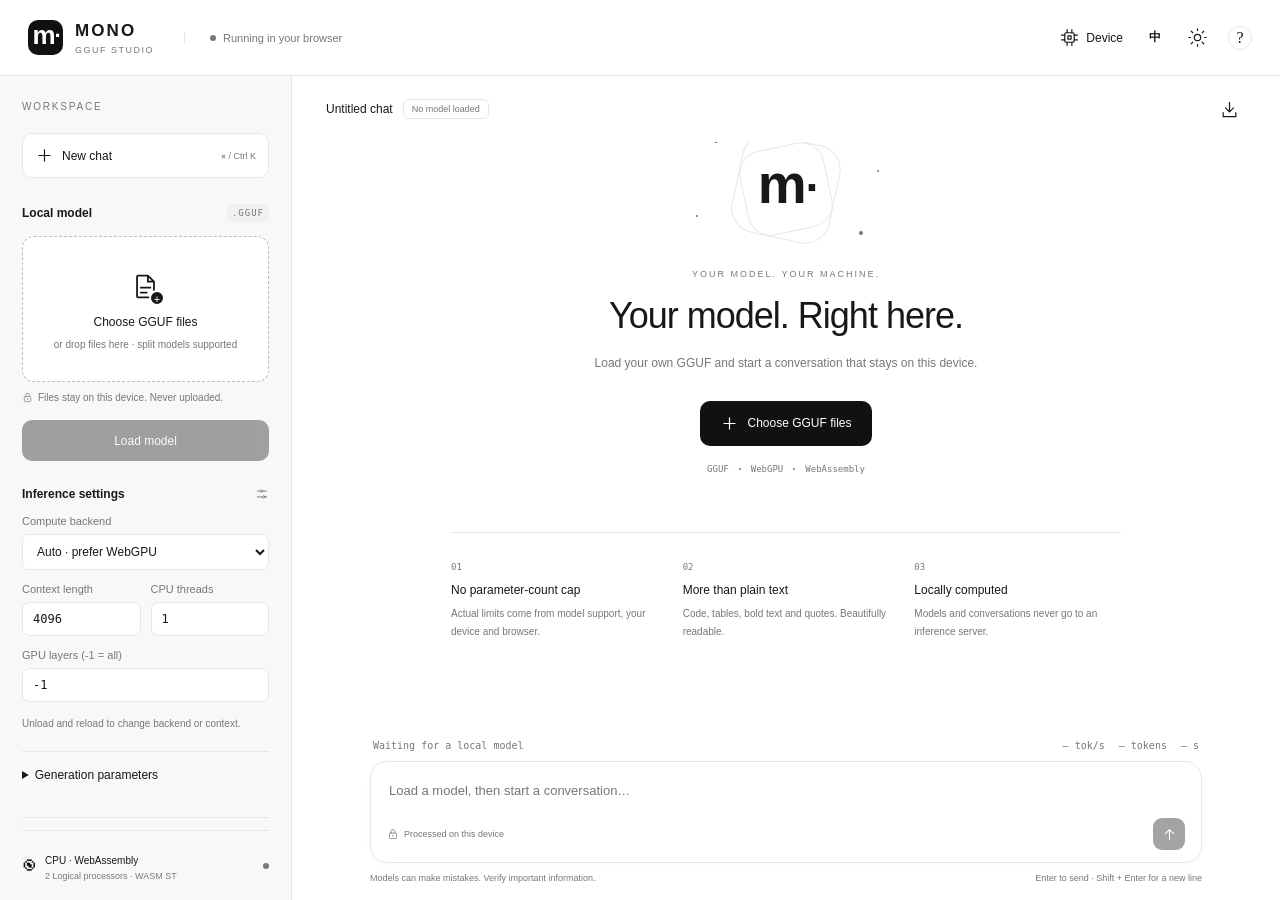
==== commit 49e80ddd: "Add local-folder JSON autosave with permission recovery to GGUF chat" ====
--- a/gguf/index.html
+++ b/gguf/index.html
@@ -9,10 +9,10 @@
   <meta name="referrer" content="no-referrer">
   <title>MONO · GGUF Studio</title>
   <link rel="icon" href="./icon.svg" type="image/svg+xml">
-  <link rel="stylesheet" href="./style.css?v=20261018-scroll">
+  <link rel="stylesheet" href="./style.css?v=20261018-folder">
   <script src="./bootstrap.js?v=20261018-scroll" defer></script>
   <script src="./vendor/highlight.js" defer></script>
-  <script type="module" src="./app.js"></script>
+  <script type="module" src="./app.js?v=20261018-folder"></script>
 </head>
 <body>
 <svg class="symbol-library" xmlns="http://www.w3.org/2000/svg" aria-hidden="true"><defs>
@@ -107,7 +107,16 @@
  <div class="honest-note"><strong data-i18n="visibilityTitle">浏览器能看见的，有边界。</strong><p data-i18n="visibilityText">整机 CPU / GPU 利用率、温度、功耗、剩余显存和真实可用内存无法由普通网页可靠读取。这里不会生成模拟数值。JS 堆不含完整模型、WASM 或显存；GPU 缓冲区上限也不是显存容量。</p></div>
  <details class="logs"><summary data-i18n="logs">引擎日志</summary><pre id="engineLogs"></pre><button id="copyLogs" class="subtle" data-i18n="copyLogs">复制日志</button></details>
 </div></dialog>
-<dialog id="historyDialog" class="modal"><div class="modal-head"><h2 data-i18n="history">对话记录</h2><button class="icon-btn" data-close data-title="close"><svg><use href="#i-close"/></svg></button></div><div class="modal-body"><label class="switch-label"><input id="saveHistory" type="checkbox" checked><span data-i18n="saveHistory">将对话保存在此浏览器</span></label><p class="micro" data-i18n="historyHint">记录保存在当前站点的浏览器存储中。模型文件不会随记录保存。</p><div id="historyList"></div><div class="row-actions"><button id="importBtn" class="subtle" data-i18n="importChat">导入 JSON 对话</button><button id="clearHistoryBtn" class="subtle" data-i18n="clearHistory">清除全部记录</button></div><input id="importFile" type="file" accept=".json" hidden></div></dialog>
+<dialog id="historyDialog" class="modal"><div class="modal-head"><h2 data-i18n="history">对话记录</h2><button class="icon-btn" data-close data-title="close"><svg><use href="#i-close"/></svg></button></div><div class="modal-body"><label class="switch-label"><input id="saveHistory" type="checkbox" checked><span data-i18n="saveHistory">将对话保存在此浏览器</span></label><p class="micro" data-i18n="historyHint">记录保存在当前站点的浏览器存储中。模型文件不会随记录保存。</p><section aria-labelledby="folderTitle">
+<div class="section-head"><h3 id="folderTitle" data-i18n="folderTitle">聊天记录保存位置</h3><span class="mini-label">JSON</span></div>
+<p class="micro" data-i18n="folderHint">选择后将保存现有对话，并自动更新聊天记录；每段对话一个 JSON 文件。此设置独立于浏览器保存开关。</p>
+<label class="field"><span data-i18n="folderLocationLabel">所选文件夹</span><output id="folderLocation"></output></label>
+<div class="row-actions"><button id="chooseFolderBtn" class="subtle" data-i18n="chooseFolder">选择文件夹</button><button id="resumeFolderBtn" class="subtle" hidden data-i18n="resumeFolder">恢复访问</button><button id="saveFolderBtn" class="subtle" hidden data-i18n="saveFolderNow">立即保存全部</button><button id="disconnectFolderBtn" class="subtle" hidden data-i18n="disconnectFolder">停止文件夹保存</button><button id="downloadJSONBtn" class="subtle" data-i18n="downloadCurrentJSON">下载当前 JSON</button></div>
+<p id="folderStatus" class="micro" role="status" aria-live="polite"></p>
+<p id="folderUnsupported" class="micro" data-i18n="folderUnsupported" hidden>此浏览器不支持直接选择文件夹。可下载 JSON，由浏览器处理保存位置；电脑可尝试 Chrome 或 Edge。</p>
+<p id="folderRememberWarning" class="micro" data-i18n="folderRememberWarning" hidden>无法记住所选文件夹，下次打开网页请重新选择。</p>
+<p class="micro" data-i18n="folderKeepHint">清除浏览器记录或停止保存，不会删除文件夹中的 JSON。模型文件不会写入。关闭页面前请等候“已保存”。</p>
+</section><div id="historyList"></div><div class="row-actions"><button id="importBtn" class="subtle" data-i18n="importChat">导入 JSON 对话</button><button id="clearHistoryBtn" class="subtle" data-i18n="clearHistory">清除全部记录</button></div><input id="importFile" type="file" accept=".json" hidden></div></dialog>
 <dialog id="helpDialog" class="modal"><div class="modal-head"><h2 data-i18n="helpTitle">从你的模型开始</h2><button class="icon-btn" data-close data-title="close"><svg><use href="#i-close"/></svg></button></div><div class="modal-body help-content" id="helpContent"></div></dialog>
 <div id="toast" class="toast" role="status" hidden></div>
 <noscript><p>请启用 JavaScript。This app requires JavaScript.</p></noscript>
--- a/gguf/style.css
+++ b/gguf/style.css
@@ -10,3 +10,5 @@
 
 /* Model controls scroll within their panel instead of shrinking to fit. */
 .sidebar>*{flex-shrink:0}
+
+#folderLocation{font-size:12px;overflow-wrap:anywhere;padding:9px 10px;border:1px solid var(--line);border-radius:7px;background:var(--bg)}#folderTitle{font-size:12px}#folderTitle+span{flex-shrink:0}section[aria-labelledby="folderTitle"]>.field{margin-top:14px}#folderStatus{margin:10px 0}#folderUnsupported,#folderRememberWarning{margin-bottom:10px}
